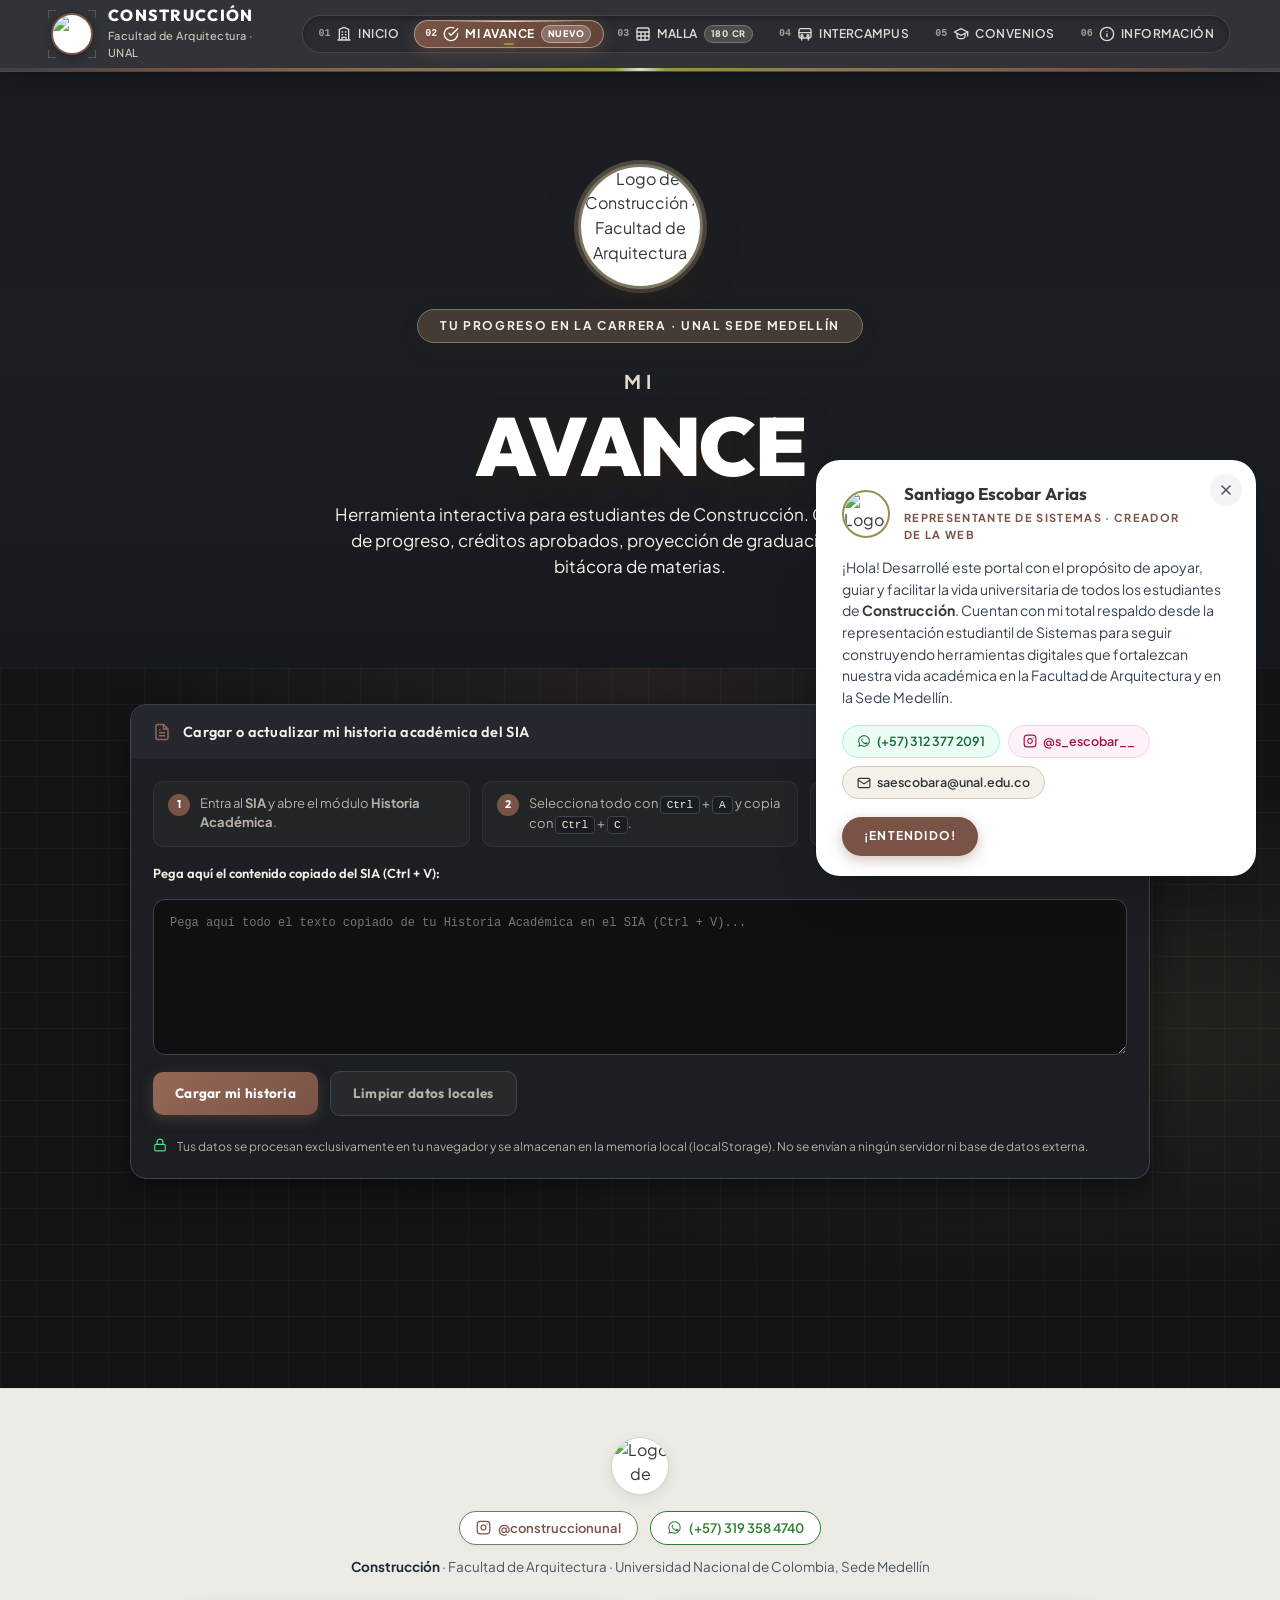
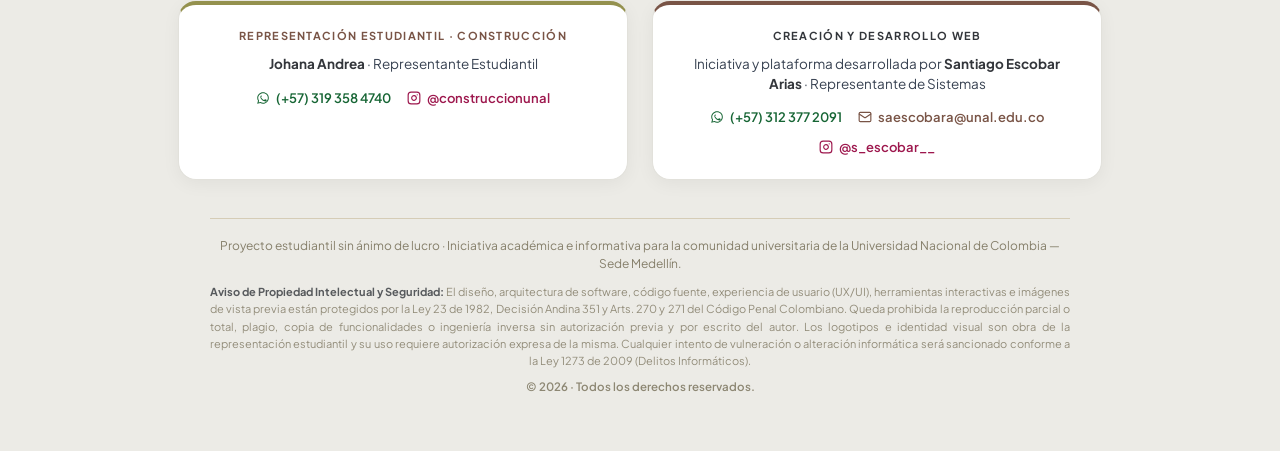
==== avance.html @ db3ad6f0 "integracion  "mi avance"" ====
<!doctype html>
<!-- ==============================================================================
   PORTAL WEB OFICIAL · CONSTRUCCIÓN · FACULTAD DE ARQUITECTURA · UNAL MEDELLÍN
   Módulo Mi Avance: panel de progreso, proyección de graduación y bitácora académica.
   Plan 3503 · 180 créditos exigidos · Todos los derechos reservados © 2026.
   ============================================================================== -->
<html lang="es">
<head>
  <meta charset="utf-8">
  <meta name="viewport" content="width=device-width, initial-scale=1">
  <title>Mi Avance · Construcción UNAL Medellín</title>
  <meta name="description" content="Consulta tu nivel en la carrera de Construcción, tu proyección de graduación, créditos aprobados y materias cursadas a partir de tu historia académica del SIA.">
  <link rel="icon" type="image/svg+xml" href="img/favicon.svg">
  <link rel="preconnect" href="https://fonts.googleapis.com">
  <link rel="preconnect" href="https://fonts.gstatic.com" crossorigin>
  <link rel="stylesheet" href="https://fonts.googleapis.com/css2?family=Outfit:wght@400;500;600;700;800;900&family=Plus+Jakarta+Sans:ital,wght@0,400;0,500;0,600;0,700;0,800;1,400;1,600&display=swap">
  <link rel="stylesheet" href="css/base.css">
  <link rel="stylesheet" href="css/avance.css">
</head>
<body data-pagina="avance">

  <div id="barra"></div>

  <!-- PORTADA -->
  <section class="portada portada--corta foto foto--panoramica">
    <div class="contenedor portada__contenido plano-marco">
      <!-- MARCADORES DE PLANO ARQUITECTÓNICO -->
      <span class="mira-plano mira-plano--tl" aria-hidden="true"></span>
      <span class="mira-plano mira-plano--tr" aria-hidden="true"></span>
      <span class="mira-plano mira-plano--bl" aria-hidden="true"></span>
      <span class="mira-plano mira-plano--br" aria-hidden="true"></span>

      <div class="portada__logo-wrap">
        <img class="portada__logo" src="img/logo-construccion.svg" alt="Logo de Construcción · Facultad de Arquitectura" width="115" height="115">
      </div>
      <p class="portada__lugar">Tu progreso en la carrera · UNAL Sede Medellín</p>
      <h1 class="portada__titulo">
        <span class="portada__antetitulo">Mi</span>
        <span class="letras-varsity">Avance</span>
      </h1>
      <p class="portada__texto">Herramienta interactiva para estudiantes de Construcción. Consulta tu nivel de progreso, créditos aprobados, proyección de graduación estimada y bitácora de materias.</p>
    </div>
  </section>

  <main>
    <section class="seccion avance" aria-label="Mi avance en la carrera">
      <div class="contenedor avance__contenedor">

        <!-- ENTRADA: CARGAR / ACTUALIZAR HISTORIA ACADÉMICA -->
        <details class="entrada" id="entrada" open>
          <summary class="entrada__resumen">
            <span class="entrada__resumen-icono" aria-hidden="true">
              <svg viewBox="0 0 24 24" fill="none" stroke="currentColor" stroke-width="2" width="18" height="18"><path d="M14 2H6a2 2 0 0 0-2 2v16a2 2 0 0 0 2 2h12a2 2 0 0 0 2-2V8z"/><polyline points="14 2 14 8 20 8"/><line x1="16" y1="13" x2="8" y2="13"/><line x1="16" y1="17" x2="8" y2="17"/><polyline points="10 9 9 9 8 9"/></svg>
            </span>
            <span class="entrada__resumen-texto">Cargar o actualizar mi historia académica del SIA</span>
            <span class="entrada__resumen-flecha" aria-hidden="true">▼</span>
          </summary>
          <div class="entrada__cuerpo">
            <ol class="entrada__pasos">
              <li><b>1</b><span>Entra al <strong>SIA</strong> y abre el módulo <strong>Historia Académica</strong>.</span></li>
              <li><b>2</b><span>Selecciona todo con <kbd>Ctrl</kbd> + <kbd>A</kbd> y copia con <kbd>Ctrl</kbd> + <kbd>C</kbd>.</span></li>
              <li><b>3</b><span>Pega aquí abajo y dale <strong>Cargar mi historia</strong>.</span></li>
            </ol>
            <label class="entrada__etiqueta" for="historia-texto">Pega aquí el contenido copiado del SIA (Ctrl + V):</label>
            <textarea id="historia-texto" class="entrada__texto" rows="7" spellcheck="false" placeholder="Pega aquí todo el texto copiado de tu Historia Académica en el SIA (Ctrl + V)..."></textarea>
            <p class="entrada__error" id="entrada-error" role="alert" hidden></p>
            <div class="entrada__acciones">
              <button type="button" class="boton-juego" id="btn-guardar">Cargar mi historia</button>
              <button type="button" class="boton-juego boton-juego--suave" id="btn-borrar">Limpiar datos locales</button>
            </div>
            <p class="entrada__privacidad">
              <svg viewBox="0 0 24 24" fill="none" stroke="currentColor" stroke-width="2" width="14" height="14" aria-hidden="true"><rect width="18" height="11" x="3" y="11" rx="2" ry="2"/><path d="M7 11V7a5 5 0 0 1 10 0v4"/></svg>
              <span>Tus datos se procesan exclusivamente en tu navegador y se almacenan en la memoria local (localStorage). No se envían a ningún servidor ni base de datos externa.</span>
            </p>
          </div>
        </details>

        <!-- PANTALLA DE JUEGO / AVANCE -->
        <div id="avance-juego" hidden></div>

      </div>
    </section>
  </main>

  <div id="pie"></div>

  <!-- SCRIPTS -->
  <script src="js/comun.js"></script>
  <script src="js/avance-lector.js"></script>
  <script src="js/avance.js"></script>
</body>
</html>
---- css/base.css ----
/* =========================================================
   CONSTRUCCIÓN · FACULTAD DE ARQUITECTURA · UNAL MEDELLÍN
   ESTILOS COMUNES — PALETA 02: TIERRA Y ARQUITECTURA + GRIS CEMENTO
   1. Variables y base
   2. Fondos y velos arquitectónicos
   3. Barra superior y navegación
   4. Portada
   5. Títulos de sección y mensajes
   6. Pie (Tarjetas oficiales)
   7. Mensaje flotante de bienvenida (Modal oficial)
   ========================================================= */


/* ---------- 1. Variables y base ---------- */

:root {
  /* Paleta Oficial Construcción · Facultad de Arquitectura (Palette 126 Coolors) */
  --carbon: #33363B;              /* Carbón / Pizarra: Textos principales, cabeceras, disciplinares */
  --arcilla: #795446;             /* Arcilla / Terracota: Marca, botones primarios, fundamentación */
  --cemento-calido: #7D7660;      /* Gris cálido / Topo: Bordes, acentos estructurales, optativas */
  --oliva: #94914E;               /* Oliva dorado: Libre elección, sostenibilidad, badges */
  --arena-lino: #E4DCC7;          /* Arena lino: Fondos secundarios, píldoras, tarjetas */

  /* Mapeo de identidad */
  --cafe-profundo: var(--carbon);
  --tierra: var(--arcilla);
  --madera: var(--cemento-calido);
  --arena: var(--arena-lino);
  --marfil: #F5F1E8;              /* Papel claro y contrastes suaves */
  --gris-cemento: var(--cemento-calido);

  /* Aliases de compatibilidad */
  --verde-bosque: var(--carbon);
  --turquesa: var(--cemento-calido);
  --lima-vibrante: var(--arena-lino);
  --lima-suave: var(--marfil);
  --azul-marino: var(--carbon);

  --color-primario: var(--arcilla);
  --color-acento: var(--cemento-calido);
  --color-secundario: var(--carbon);
  --color-resalte: var(--arena-lino);

  --azul: var(--arcilla);
  --azul-oscuro: var(--carbon);
  --azul-brillante: var(--oliva);
  --papel: #FAF8F5;
  --tinta: #33363B;
  --tinta-suave: #7D7660;
  --gris: #7D7660;
  --linea: #D5CCB6;

  /* Colores de los componentes de la malla */
  --fundamentacion: #795446;     /* Arcilla / Terracota (Ciencias Básicas e Ingeniería) */
  --disciplinar: #33363B;        /* Carbón / Pizarra (Sistemas Constructivos y Obras) */
  --libre: #94914E;              /* Oliva dorado (Libre Elección y Hábitat) */
  --optativa: #7D7660;           /* Cemento cálido (Rutas Curriculares de Énfasis) */
  --nivelacion: #7D7660;         /* Cemento cálido */

  /* Tipografías modernas que evocan Construcción y Hábitat */
  --letra-titulo: 'Outfit', -apple-system, BlinkMacSystemFont, "Segoe UI", Roboto, sans-serif;
  --letra-universidad: 'Plus Jakarta Sans', -apple-system, BlinkMacSystemFont, "Segoe UI", Roboto, sans-serif;
  --letra-texto: 'Plus Jakarta Sans', -apple-system, BlinkMacSystemFont, "Segoe UI", Roboto, sans-serif;
  --letra-estrecha: 'Plus Jakarta Sans', -apple-system, BlinkMacSystemFont, "Segoe UI", Roboto, sans-serif;
}

*, *::before, *::after { box-sizing: border-box; }
[hidden] { display: none !important; }

html { scroll-behavior: smooth; overflow-x: hidden; max-width: 100vw; }
body { overflow-x: hidden; max-width: 100vw; }

body {
  margin: 0;
  font-family: var(--letra-texto);
  line-height: 1.55;
  color: var(--tinta);
  background: url(../img/textura.svg), var(--papel);
}

h1, h2, h3, h4, p { margin: 0; }
svg { display: block; }
button { font: inherit; color: inherit; cursor: pointer; }
a { color: var(--azul); }

.contenedor {
  width: min(1180px, 100% - 32px);
  margin-inline: auto;
}

.solo-lectores {
  position: absolute;
  width: 1px; height: 1px;
  overflow: hidden;
  clip-path: inset(50%);
  white-space: nowrap;
}

@keyframes aparecer {
  from { opacity: 0; transform: translateY(8px); }
  to { opacity: 1; transform: none; }
}


/* ---------- 2. Fondos con fotos de la Facultad de Arquitectura / Hábitat y Construcción ----------
   Uso: class="foto foto--entrada". La foto va en ::before y un velo arquitectónico en ::after. */

.foto {
  position: relative;
  isolation: isolate;
  overflow: hidden;
  background-color: #1e2227;
}
.foto::before,
.foto::after {
  content: '';
  position: absolute;
  z-index: -1;
}
.foto::before {
  inset: 0;
  background-size: cover;
  background-position: center;
  filter: none;
}
.foto::after {
  inset: 0;
  background: linear-gradient(180deg, rgba(20, 24, 28, 0.58) 0%, rgba(20, 24, 28, 0.28) 45%, rgba(18, 22, 26, 0.68) 100%);
}
.foto--entrada::before { background-image: url(../img/campus-edificio.jpg); }
.foto--panoramica::before,
.foto--edificio::before { background-image: url(../img/campus-entrada.jpg); }


/* ---------- 3. Barra superior y navegación arquitectónica ---------- */

.barra {
  position: sticky;
  top: 0;
  z-index: 1000;
  background: rgba(51, 54, 59, 0.96);
  backdrop-filter: blur(16px);
  -webkit-backdrop-filter: blur(16px);
  border-bottom: 1px solid rgba(228, 220, 199, 0.12);
  box-shadow: 0 4px 24px -4px rgba(0, 0, 0, 0.45);
  transition: background 0.3s ease, border-color 0.3s ease;
}

.barra__contenido {
  display: flex;
  align-items: center;
  justify-content: space-between;
  gap: 20px;
  min-height: 68px;
}

/* Marca Oficial con mira técnica */
.barra__marca {
  display: flex;
  align-items: center;
  gap: 14px;
  color: #ffffff;
  text-decoration: none;
  position: relative;
  transition: transform 0.2s ease;
}

.barra__marca:hover {
  transform: translateY(-1px);
}

.barra__escudo-wrap {
  position: relative;
  width: 44px;
  height: 44px;
  display: flex;
  align-items: center;
  justify-content: center;
  flex-shrink: 0;
}

.barra__escudo-img {
  width: 42px;
  height: 42px;
  border-radius: 50%;
  object-fit: cover;
  padding: 0;
  background: #ffffff;
  border: 2px solid var(--arcilla);
  box-shadow: 0 3px 10px rgba(0, 0, 0, 0.3);
  transition: transform 0.3s ease, border-color 0.3s ease;
}

.barra__marca:hover .barra__escudo-img {
  transform: rotate(8deg) scale(1.05);
  border-color: var(--oliva);
}

/* Mirillas técnicas de esquina en el logo */
.barra__mira {
  position: absolute;
  width: 8px;
  height: 8px;
  pointer-events: none;
  opacity: 0.55;
  transition: all 0.25s ease;
}
.barra__mira--tl { top: -2px; left: -2px; border-top: 1.5px solid var(--cemento-calido); border-left: 1.5px solid var(--cemento-calido); }
.barra__mira--tr { top: -2px; right: -2px; border-top: 1.5px solid var(--cemento-calido); border-right: 1.5px solid var(--cemento-calido); }
.barra__mira--bl { bottom: -2px; left: -2px; border-bottom: 1.5px solid var(--cemento-calido); border-left: 1.5px solid var(--cemento-calido); }
.barra__mira--br { bottom: -2px; right: -2px; border-bottom: 1.5px solid var(--cemento-calido); border-right: 1.5px solid var(--cemento-calido); }

.barra__marca:hover .barra__mira {
  opacity: 1;
  border-color: var(--arcilla);
  width: 11px;
  height: 11px;
}

.barra__texto {
  display: flex;
  flex-direction: column;
  gap: 2px;
}

.barra__carrera {
  font-family: var(--letra-titulo);
  font-size: 16px;
  font-weight: 800;
  letter-spacing: .08em;
  text-transform: uppercase;
  color: #ffffff;
  line-height: 1.1;
}

.barra__facultad {
  font-family: var(--letra-universidad);
  font-size: 11px;
  letter-spacing: .04em;
  color: var(--arena-lino);
  font-weight: 500;
  opacity: 0.88;
}

/* Botón menú móvil (tipo cajetín técnico) */
.barra__boton-menu {
  display: none;
  align-items: center;
  gap: 8px;
  padding: 8px 16px;
  border-radius: 999px;
  border: 1.5px solid rgba(228, 220, 199, 0.3);
  background: rgba(255, 255, 255, 0.08);
  color: #ffffff;
  font-family: var(--letra-universidad);
  font-size: 12px;
  letter-spacing: .1em;
  text-transform: uppercase;
  font-weight: 700;
  transition: all 0.2s ease;
}

.barra__boton-menu:hover {
  background: rgba(255, 255, 255, 0.16);
  border-color: var(--arena-lino);
}

.barra__boton-menu:active {
  transform: scale(0.96);
}

.barra__icono {
  width: 18px;
  height: 18px;
  display: flex;
  align-items: center;
  justify-content: center;
}
.barra__icono svg { width: 18px; height: 18px; }
.barra__icono--cerrar { display: none; }

.barra.is-menu-abierto .barra__boton-menu {
  background: var(--arcilla);
  border-color: var(--arena-lino);
  color: #ffffff;
}
.barra.is-menu-abierto .barra__icono--abrir { display: none; }
.barra.is-menu-abierto .barra__icono--cerrar { display: flex; }

/* Contenedor de Navegación */
.nav {
  position: relative;
  display: flex;
  align-items: center;
  gap: 2px;
  padding: 3px;
  background: rgba(40, 43, 48, 0.75);
  border-radius: 999px;
  border: 1px solid rgba(228, 220, 199, 0.14);
  box-shadow: inset 0 2px 6px rgba(0, 0, 0, 0.3);
  flex-shrink: 0;
}

/* Carro Deslizante Fluido (Glider de Replanteo) */
.nav__glider {
  position: absolute;
  top: 4px;
  bottom: 4px;
  left: 0;
  width: 0;
  border-radius: 999px;
  background: linear-gradient(135deg, var(--arcilla) 0%, #634336 100%);
  border: 1.5px solid rgba(228, 220, 199, 0.5);
  box-shadow: 0 4px 16px -2px rgba(121, 84, 70, 0.65);
  pointer-events: none;
  opacity: 0;
  z-index: 1;
  transition: transform 0.28s cubic-bezier(0.16, 1, 0.3, 1), width 0.28s cubic-bezier(0.16, 1, 0.3, 1), opacity 0.2s ease;
}

.nav__glider-laser {
  position: absolute;
  top: 0;
  left: 15%;
  right: 15%;
  height: 1.5px;
  background: linear-gradient(90deg, transparent, var(--arena-lino), transparent);
}

.nav__glider-burbuja {
  position: absolute;
  bottom: 2px;
  left: 50%;
  transform: translateX(-50%);
  width: 10px;
  height: 2.5px;
  border-radius: 999px;
  background: var(--oliva);
  box-shadow: 0 0 8px var(--oliva);
}

/* Enlaces de Módulo */
.nav__enlace {
  position: relative;
  z-index: 2;
  display: inline-flex;
  align-items: center;
  gap: 6px;
  padding: 6px 12px;
  border-radius: 999px;
  text-decoration: none;
  color: rgba(245, 241, 232, 0.88);
  font-family: var(--letra-universidad);
  font-size: 12px;
  letter-spacing: .04em;
  text-transform: uppercase;
  font-weight: 600;
  white-space: nowrap;
  transition: color 0.15s ease, transform 0.12s ease;
  user-select: none;
}

.nav__enlace:hover {
  color: #ffffff;
}

.nav__enlace[aria-current="page"],
.nav__enlace.is-activo {
  color: #ffffff;
  font-weight: 700;
}

.nav__enlace:focus-visible {
  outline: 2px solid var(--oliva);
  outline-offset: 2px;
}

.nav__enlace.is-pulsando {
  transform: scale(0.95);
}

/* Elementos internos */
.nav__numero {
  font-family: ui-monospace, SFMono-Regular, "SF Mono", Menlo, Consolas, monospace;
  font-size: 10px;
  font-weight: 700;
  color: var(--arena-lino);
  opacity: 0.65;
  letter-spacing: 0;
}

.nav__enlace[aria-current="page"] .nav__numero,
.nav__enlace:hover .nav__numero {
  opacity: 0.95;
  color: #ffffff;
}

.nav__icono {
  width: 16px;
  height: 16px;
  display: flex;
  align-items: center;
  justify-content: center;
  color: inherit;
  flex-shrink: 0;
}

.nav__icono svg {
  width: 16px;
  height: 16px;
}

.nav__badge {
  font-family: var(--letra-universidad);
  font-size: 9px;
  font-weight: 800;
  letter-spacing: .08em;
  padding: 1.5px 6px;
  border-radius: 999px;
  background: rgba(228, 220, 199, 0.18);
  border: 1px solid rgba(228, 220, 199, 0.3);
  color: var(--arena-lino);
}

.nav__enlace[aria-current="page"] .nav__badge {
  background: rgba(255, 255, 255, 0.22);
  color: #ffffff;
  border-color: rgba(255, 255, 255, 0.4);
}

/* Nivel de burbuja micro en cada enlace */
.nav__burbuja {
  position: absolute;
  bottom: 3px;
  left: 50%;
  transform: translateX(-50%) scaleX(0);
  width: 16px;
  height: 2px;
  border-radius: 999px;
  background: var(--oliva);
  box-shadow: 0 0 8px var(--oliva);
  transition: transform 0.2s ease;
  pointer-events: none;
}

.nav__enlace:hover .nav__burbuja {
  transform: translateX(-50%) scaleX(1);
}

/* Borde inferior con haz láser */
.barra__laser-borde {
  position: relative;
  width: 100%;
  height: 2.5px;
  overflow: hidden;
  background: rgba(125, 118, 96, 0.2);
}

.barra__laser-haz {
  position: absolute;
  inset: 0;
  background: linear-gradient(90deg, 
    transparent 0%, 
    var(--arcilla) 15%, 
    var(--oliva) 48%, 
    var(--arena-lino) 50%, 
    var(--oliva) 52%, 
    var(--arcilla) 85%, 
    transparent 100%
  );
  box-shadow: 0 0 10px rgba(121, 84, 70, 0.6);
  animation: barridoLaserHorizontal 4s ease-in-out infinite alternate;
}

.barra__laser-marca {
  position: absolute;
  right: 18px;
  bottom: 0;
  font-family: var(--letra-universidad);
  font-size: 8px;
  letter-spacing: .16em;
  text-transform: uppercase;
  color: var(--arena-lino);
  opacity: 0.55;
  pointer-events: none;
}

@keyframes barridoLaserHorizontal {
  0% { transform: translateX(-30%); }
  100% { transform: translateX(30%); }
}


/* =========================================================
   CORTINA DE REPLANTEO Y TRANSICIÓN CONSTRUCTIVA
   ========================================================= */

.cortina-obra {
  position: fixed;
  inset: 0;
  z-index: 99999;
  pointer-events: none;
  opacity: 0;
  visibility: hidden;
  background: var(--carbon);
  display: flex;
  align-items: center;
  justify-content: center;
  overflow: hidden;
}

/* Retícula de plano técnico en el fondo de la cortina */
.cortina-obra__grid {
  position: absolute;
  inset: 0;
  background-image: 
    linear-gradient(to right, rgba(228, 220, 199, 0.08) 1px, transparent 1px),
    linear-gradient(to bottom, rgba(228, 220, 199, 0.08) 1px, transparent 1px),
    linear-gradient(to right, rgba(228, 220, 199, 0.025) 1px, transparent 1px),
    linear-gradient(to bottom, rgba(228, 220, 199, 0.025) 1px, transparent 1px);
  background-size: 60px 60px, 60px 60px, 12px 12px, 12px 12px;
  background-position: center center;
}

/* Haz de luz láser topográfico */
.cortina-obra__haz {
  position: absolute;
  left: 0;
  right: 0;
  height: 3px;
  background: linear-gradient(90deg, transparent 0%, var(--arcilla) 15%, var(--oliva) 50%, var(--arcilla) 85%, transparent 100%);
  box-shadow: 0 0 20px 4px rgba(121, 84, 70, 0.8), 0 0 35px 8px rgba(148, 145, 78, 0.5);
  display: flex;
  align-items: center;
  justify-content: center;
  z-index: 2;
  top: 0;
}

.cortina-obra__laser-punto {
  position: absolute;
  width: 14px;
  height: 14px;
  border-radius: 50%;
  background: #ffffff;
  box-shadow: 0 0 16px 4px var(--arcilla);
  animation: pulsoLaser 0.6s infinite alternate;
}

.cortina-obra__laser-cota {
  position: absolute;
  bottom: 8px;
  font-family: var(--letra-universidad);
  font-size: 10px;
  letter-spacing: .16em;
  text-transform: uppercase;
  color: var(--arena-lino);
  font-weight: 700;
  background: rgba(51, 54, 59, 0.9);
  padding: 2px 10px;
  border-radius: 999px;
  border: 1px solid rgba(228, 220, 199, 0.25);
}

/* Ficha técnica de obra */
.cortina-obra__tarjeta {
  position: relative;
  z-index: 3;
  width: min(520px, 90vw);
  padding: 32px 36px;
  border-radius: 20px;
  background: rgba(40, 43, 48, 0.94);
  backdrop-filter: blur(14px);
  border: 1.5px solid var(--cemento-calido);
  box-shadow: 0 24px 60px -12px rgba(0, 0, 0, 0.7);
  display: flex;
  flex-direction: column;
  gap: 14px;
  text-align: center;
}

/* Esquineros de plano CAD */
.cortina-obra__esquinas .esquina {
  position: absolute;
  width: 14px;
  height: 14px;
  pointer-events: none;
}
.cortina-obra__esquinas .esquina--tl { top: 8px; left: 8px; border-top: 2px solid var(--arcilla); border-left: 2px solid var(--arcilla); }
.cortina-obra__esquinas .esquina--tr { top: 8px; right: 8px; border-top: 2px solid var(--arcilla); border-right: 2px solid var(--arcilla); }
.cortina-obra__esquinas .esquina--bl { bottom: 8px; left: 8px; border-bottom: 2px solid var(--arcilla); border-left: 2px solid var(--arcilla); }
.cortina-obra__esquinas .esquina--br { bottom: 8px; right: 8px; border-bottom: 2px solid var(--arcilla); border-right: 2px solid var(--arcilla); }

.cortina-obra__cabecera {
  display: flex;
  align-items: center;
  justify-content: space-between;
  gap: 10px;
  border-bottom: 1px dashed rgba(228, 220, 199, 0.2);
  padding-bottom: 10px;
}

.cortina-obra__sello {
  font-family: var(--letra-universidad);
  font-size: 10px;
  letter-spacing: .14em;
  text-transform: uppercase;
  color: var(--oliva);
  font-weight: 700;
}

.cortina-obra__escala {
  font-family: var(--letra-universidad);
  font-size: 9.5px;
  letter-spacing: .08em;
  color: var(--arena-lino);
  opacity: 0.8;
}

.cortina-obra__titulo {
  font-family: var(--letra-titulo);
  font-size: clamp(20px, 4vw, 26px);
  font-weight: 800;
  color: #ffffff;
  letter-spacing: -.01em;
  margin: 0;
}

.cortina-obra__cota-wrap {
  display: flex;
  align-items: center;
  gap: 12px;
}

.cortina-obra__cota-linea {
  flex: 1;
  height: 1.5px;
  background: repeating-linear-gradient(90deg, var(--cemento-calido), var(--cemento-calido) 6px, transparent 6px, transparent 12px);
}

.cortina-obra__cota-lectura {
  font-family: var(--letra-universidad);
  font-size: 11.5px;
  font-weight: 700;
  letter-spacing: .12em;
  color: var(--arena-lino);
  background: rgba(228, 220, 199, 0.12);
  padding: 3px 12px;
  border-radius: 999px;
  border: 1px solid rgba(228, 220, 199, 0.25);
}

.cortina-obra__progreso {
  width: 100%;
  height: 4px;
  background: rgba(255, 255, 255, 0.1);
  border-radius: 999px;
  overflow: hidden;
  margin-top: 4px;
}

.cortina-obra__barra {
  display: block;
  height: 100%;
  width: 100%;
  background: linear-gradient(90deg, var(--arcilla), var(--oliva));
  transform: scaleX(0);
  transform-origin: left;
}

/* Estados de animación de la cortina */
.cortina-obra.is-entrando {
  opacity: 1;
  visibility: visible;
  pointer-events: auto;
  transition: opacity 0.12s ease;
}

.cortina-obra.is-entrando .cortina-obra__haz {
  animation: barridoLaserEntrada 0.24s cubic-bezier(0.16, 1, 0.3, 1) forwards;
}

.cortina-obra.is-entrando .cortina-obra__tarjeta {
  animation: tarjetaZoomIn 0.2s cubic-bezier(0.16, 1, 0.3, 1) forwards;
}

.cortina-obra.is-entrando .cortina-obra__barra {
  animation: llenarBarra 0.22s ease-out forwards;
}

.cortina-obra.is-revelando {
  opacity: 1;
  visibility: visible;
  animation: cortinaSalida 0.36s cubic-bezier(0.16, 1, 0.3, 1) forwards;
}

.cortina-obra.is-revelando .cortina-obra__haz {
  animation: barridoLaserSalida 0.36s cubic-bezier(0.16, 1, 0.3, 1) forwards;
}

@keyframes barridoLaserEntrada {
  0% { top: 0%; opacity: 0; }
  20% { opacity: 1; }
  100% { top: 100%; opacity: 1; }
}

@keyframes barridoLaserSalida {
  0% { top: 0%; opacity: 1; }
  100% { top: 100%; opacity: 0; }
}

@keyframes tarjetaZoomIn {
  from { opacity: 0; transform: scale(0.94) translateY(12px); }
  to { opacity: 1; transform: scale(1) translateY(0); }
}

@keyframes llenarBarra {
  from { transform: scaleX(0); }
  to { transform: scaleX(1); }
}

@keyframes cortinaSalida {
  0% { opacity: 1; transform: translateY(0); }
  100% { opacity: 0; transform: translateY(-100%); visibility: hidden; }
}

@keyframes pulsoLaser {
  0% { transform: scale(0.85); box-shadow: 0 0 10px 2px var(--arcilla); }
  100% { transform: scale(1.2); box-shadow: 0 0 24px 6px var(--oliva); }
}


/* ---------- 4. Portada ---------- */

.portada__contenido {
  display: flex;
  flex-direction: column;
  align-items: center;
  text-align: center;
  padding: 72px 0 80px;
}
.portada--corta .portada__contenido { padding: 48px 0 52px; }

.portada__lugar {
  display: inline-flex;
  align-items: center;
  gap: 8px;
  padding: 7px 22px;
  border-radius: 999px;
  background: rgba(75, 64, 56, 0.88);
  border: 1px solid var(--madera);
  color: var(--marfil);
  font-family: var(--letra-universidad);
  font-size: 12px;
  font-weight: 700;
  letter-spacing: .14em;
  text-transform: uppercase;
  margin-bottom: 18px;
  backdrop-filter: blur(10px);
  box-shadow: 0 8px 20px -6px rgba(45, 30, 20, 0.45);
}
.portada__titulo { margin-top: 6px; }
.portada__antetitulo {
  display: block;
  font-family: var(--letra-universidad);
  font-size: clamp(14px, 2.2vw, 19px);
  letter-spacing: .24em;
  text-transform: uppercase;
  color: var(--arena);
  font-weight: 700;
  margin-bottom: 8px;
}

/* Tipografía de portada moderna */
.letras-varsity {
  position: relative;
  display: inline-block;
  font-family: var(--letra-titulo);
  font-weight: 900;
  font-size: clamp(48px, 9vw, 98px);
  line-height: 1;
  letter-spacing: -0.01em;
  text-transform: uppercase;
  color: #ffffff;
  text-shadow: 0 6px 24px rgba(45, 30, 20, 0.85);
}
.portada--corta .letras-varsity { font-size: clamp(40px, 7vw, 82px); }
.letras-varsity--sub {
  display: block;
  margin-top: 4px;
  font-size: clamp(44px, 8.5vw, 92px);
  letter-spacing: -0.01em;
  background: linear-gradient(135deg, var(--arena) 0%, var(--marfil) 100%);
  -webkit-background-clip: text;
  -webkit-text-fill-color: transparent;
  filter: drop-shadow(0 4px 18px rgba(45, 30, 20, 0.6));
}
.letras-varsity::before {
  display: none;
}

.portada__logo-wrap {
  margin-bottom: 20px;
}
.portada__logo {
  width: 125px;
  height: 125px;
  border-radius: 50%;
  object-fit: cover;
  padding: 0;
  border: 3.5px solid var(--madera);
  box-shadow: 0 12px 32px rgba(45, 30, 20, .6), 0 0 0 4px rgba(213, 191, 165, 0.3);
  background: #ffffff;
  display: block;
  margin: 0 auto;
  transition: transform .25s ease, box-shadow .25s ease;
}
.portada__logo:hover {
  transform: scale(1.06);
  box-shadow: 0 16px 36px rgba(45, 30, 20, .75), 0 0 0 5px var(--arena);
}

.portada__subtitulo {
  margin-top: 14px;
  font-family: var(--letra-titulo);
  font-size: clamp(24px, 4.2vw, 44px);
  letter-spacing: .02em;
  text-transform: uppercase;
  font-weight: 700;
  color: #fff;
}
.portada__texto {
  max-width: 620px;
  margin-top: 14px;
  font-size: 17px;
  color: var(--marfil);
}

.portada__cifras {
  display: grid;
  grid-template-columns: repeat(4, 1fr);
  gap: 14px;
  width: min(840px, 100%);
  margin: 36px 0 0;
  padding: 0;
  list-style: none;
}
.portada__cifras li {
  display: flex;
  flex-direction: column;
  align-items: center;
  justify-content: center;
  padding: 16px 14px;
  background: rgba(75, 64, 56, 0.88);
  backdrop-filter: blur(14px);
  border: 1.5px solid var(--madera);
  border-radius: 16px;
  box-shadow: 0 10px 26px -6px rgba(45, 30, 20, 0.5);
  transition: transform .2s ease, border-color .2s ease, box-shadow .2s ease;
  font-family: var(--letra-titulo);
  font-weight: 800;
  font-size: 25px;
  line-height: 1.1;
  letter-spacing: .02em;
  text-transform: uppercase;
  color: #ffffff;
}
.portada__cifras li:hover {
  transform: translateY(-3px);
  border-color: var(--arena);
  background: rgba(75, 64, 56, 0.95);
  box-shadow: 0 16px 32px -6px rgba(45, 30, 20, 0.65);
}
.portada__cifras small {
  margin-top: 5px;
  font-family: var(--letra-universidad);
  font-weight: 600;
  font-size: 11px;
  letter-spacing: .12em;
  text-transform: uppercase;
  color: var(--arena);
}

.portada__boton {
  display: inline-flex;
  align-items: center;
  gap: 10px;
  height: 52px;
  margin-top: 28px;
  padding: 0 28px;
  border-radius: 999px;
  background: var(--tierra);
  color: #ffffff;
  font-family: var(--letra-universidad);
  font-weight: 700;
  font-size: 14px;
  letter-spacing: .08em;
  text-transform: uppercase;
  text-decoration: none;
  border: 1.5px solid var(--madera);
  box-shadow: 0 8px 24px -4px rgba(128, 91, 70, .55);
  transition: transform .15s, background .15s, box-shadow .15s, border-color .15s;
}
.portada__boton:hover {
  transform: translateY(-2px);
  background: var(--madera);
  border-color: var(--arena);
  color: #ffffff;
  box-shadow: 0 12px 28px -4px rgba(128, 91, 70, .7);
}
.portada__boton svg { width: 18px; height: 18px; color: #ffffff; }

.portada__acciones {
  display: flex;
  flex-wrap: wrap;
  align-items: center;
  justify-content: center;
  gap: 16px;
  margin-top: 28px;
}
.portada__acciones .portada__boton {
  margin-top: 0;
}
.portada__boton--secundario {
  background: rgba(75, 64, 56, .85);
  color: var(--marfil);
  border: 1.5px solid var(--madera);
  box-shadow: 0 8px 24px -6px rgba(45, 30, 20, .5);
}
.portada__boton--secundario:hover {
  background: var(--cafe-profundo);
  border-color: var(--arena);
  color: #ffffff;
  box-shadow: 0 12px 28px -6px rgba(45, 30, 20, .7);
}
  border-color: var(--turquesa);
  color: #fff;
  box-shadow: 0 12px 26px -8px rgba(0, 188, 200, .4);
}
.portada__boton--secundario svg {
  color: var(--turquesa);
}


/* ---------- 5. Títulos de sección y mensajes ---------- */

.seccion { padding: 72px 0; }

.seccion-titulo {
  max-width: 680px;
  margin: 0 auto 40px;
  text-align: center;
}
.seccion-titulo__antetitulo {
  font-family: var(--letra-universidad);
  font-size: 12.5px;
  font-weight: 700;
  letter-spacing: .2em;
  text-transform: uppercase;
  color: var(--tierra);
}
.seccion-titulo h2 {
  margin-top: 6px;
  font-family: var(--letra-titulo);
  font-weight: 700;
  font-size: clamp(30px, 4.5vw, 44px);
  line-height: 1.15;
  color: var(--verde-bosque);
  -webkit-text-stroke: 0;
  filter: none;
}
.seccion-titulo__intro { margin-top: 12px; font-size: 16.5px; color: var(--tinta-suave); }

.aviso {
  max-width: 560px;
  margin: 40px auto;
  padding: 22px 24px;
  border: 2px dashed var(--azul);
  border-radius: 18px;
  background: #fff;
  text-align: center;
  color: var(--tinta-suave);
}
.aviso strong { color: var(--azul-marino); }
.aviso code {
  padding: 2px 6px;
  border-radius: 6px;
  background: var(--marfil);
  color: var(--cafe-profundo);
  font-size: 14px;
}

.cargando {
  padding: 48px 0;
  text-align: center;
  font-family: var(--letra-universidad);
  letter-spacing: .2em;
  text-transform: uppercase;
  font-size: 13px;
  color: var(--gris);
}


/* ---------- 6. Pie de Página (Idéntico al diseño con 2 tarjetas) ---------- */

.pie {
  background: #ecebe6;
  border-top: 1px solid #dddcd6;
  padding: 48px 16px 56px;
  display: flex;
  flex-direction: column;
  align-items: center;
  gap: 24px;
}

.pie__marca-central {
  display: flex;
  flex-direction: column;
  align-items: center;
  text-align: center;
  gap: 12px;
  max-width: 680px;
  margin: 0 auto;
}

.pie__escudo {
  width: 58px;
  height: 58px;
  display: flex;
  align-items: center;
  justify-content: center;
  margin-bottom: 2px;
}

.pie__escudo-img {
  width: 58px;
  height: 58px;
  border-radius: 50%;
  object-fit: cover;
  background: #ffffff;
  padding: 0;
  border: 1px solid #d4d3cc;
  box-shadow: 0 4px 14px rgba(0, 0, 0, 0.08);
  display: block;
}

.pie__pildoras-carrera {
  display: inline-flex;
  align-items: center;
  justify-content: center;
  gap: 12px;
  flex-wrap: wrap;
  margin-top: 2px;
}

.pie__pildora {
  display: inline-flex;
  align-items: center;
  gap: 7px;
  padding: 6px 16px;
  border-radius: 999px;
  background: #ffffff;
  border: 1px solid #dfded8;
  font-size: 13px;
  font-weight: 600;
  text-decoration: none;
  box-shadow: 0 2px 6px rgba(0, 0, 0, 0.04);
  transition: transform .15s, border-color .15s, box-shadow .15s;
}

.pie__pildora:hover {
  transform: translateY(-1px);
  box-shadow: 0 4px 12px rgba(0, 0, 0, 0.08);
}

.pie__pildora--ig {
  color: var(--azul);
  border-color: var(--turquesa);
}
.pie__pildora--ig:hover {
  background: rgba(178, 139, 107, 0.1);
  border-color: var(--azul);
}

.pie__pildora--wpp {
  color: var(--verde-bosque);
  border-color: var(--verde-bosque);
}
.pie__pildora--wpp:hover {
  background: rgba(128, 91, 70, 0.1);
  border-color: var(--verde-bosque);
}

.pie__titulo-carrera {
  font-size: 13.5px;
  color: #4b5563;
  line-height: 1.5;
  margin: 0;
}

.pie__titulo-carrera strong {
  color: #1f2937;
  font-weight: 700;
}

/* Rejilla de dos tarjetas */
.pie__tarjetas-grid {
  display: grid;
  grid-template-columns: repeat(2, minmax(320px, 450px));
  justify-content: center;
  gap: 24px;
  width: min(940px, 100%);
  margin: 0 auto;
}

.pie__tarjeta {
  background: #ffffff;
  border-radius: 18px;
  padding: 22px 24px;
  box-shadow: 0 4px 18px rgba(0, 0, 0, 0.05);
  border: 1px solid #e2e1db;
  text-align: center;
  display: flex;
  flex-direction: column;
  align-items: center;
  gap: 10px;
  position: relative;
  overflow: hidden;
}

.pie__tarjeta--representacion {
  border-top: 4px solid var(--oliva);
}

.pie__tarjeta--desarrollo {
  border-top: 4px solid var(--arcilla);
}

.pie__tarjeta-sub {
  font-family: var(--letra-universidad);
  font-size: 11px;
  font-weight: 700;
  letter-spacing: .12em;
  text-transform: uppercase;
}

.pie__tarjeta--representacion .pie__tarjeta-sub {
  color: var(--arcilla);
}

.pie__tarjeta--desarrollo .pie__tarjeta-sub {
  color: var(--carbon);
}

.pie__tarjeta-nombre {
  font-size: 13.5px;
  line-height: 1.45;
  color: #374151;
  margin: 0;
}

.pie__tarjeta-nombre strong {
  color: var(--carbon);
  font-weight: 700;
}

.pie__tarjeta-enlaces {
  display: flex;
  align-items: center;
  justify-content: center;
  gap: 16px;
  flex-wrap: wrap;
  margin-top: 4px;
}

.pie__tarjeta-enlaces--segunda {
  margin-top: 0;
}

.pie__enlace-contacto {
  display: inline-flex;
  align-items: center;
  gap: 6px;
  font-size: 13px;
  text-decoration: none;
  font-weight: 600;
  transition: color .15s, transform .15s;
}

.pie__enlace-contacto:hover {
  transform: translateY(-1px);
}

.pie__enlace-contacto--wpp {
  color: #166534;
}
.pie__enlace-contacto--wpp:hover {
  color: #14532d;
}

.pie__enlace-contacto--correo {
  color: var(--arcilla);
}
.pie__enlace-contacto--correo:hover {
  color: var(--carbon);
}

.pie__enlace-contacto--ig {
  color: #9d174d;
}
.pie__enlace-contacto--ig:hover {
  color: #be185d;
}


/* ---------- 7. Mensaje flotante de bienvenida (Diseño modal oficial) ---------- */

.toast-autor {
  position: fixed;
  bottom: 24px;
  right: 24px;
  z-index: 9999;
  max-width: 440px;
  width: calc(100% - 32px);
  pointer-events: none;
  opacity: 0;
  transform: translateY(24px) scale(0.96);
  transition: opacity .35s cubic-bezier(0.16, 1, 0.3, 1), transform .35s cubic-bezier(0.16, 1, 0.3, 1);
}

.toast-autor.is-visible {
  pointer-events: auto;
  opacity: 1;
  transform: translateY(0) scale(1);
}

.toast-autor.is-hiding {
  opacity: 0;
  transform: translateY(16px) scale(0.95);
}

.toast-autor__tarjeta {
  background: #ffffff;
  border-radius: 24px;
  padding: 24px 26px 20px;
  box-shadow: 0 20px 48px -10px rgba(0, 0, 0, 0.22), 0 0 0 1px rgba(0, 0, 0, 0.06);
  display: flex;
  flex-direction: column;
  gap: 14px;
  position: relative;
}

.toast-autor__cerrar {
  position: absolute;
  top: 14px;
  right: 14px;
  width: 32px;
  height: 32px;
  border-radius: 50%;
  background: #f3f4f6;
  border: none;
  color: #4b5563;
  display: grid;
  place-items: center;
  cursor: pointer;
  transition: background .15s, color .15s, transform .1s;
}

.toast-autor__cerrar:hover {
  background: #e5e7eb;
  color: #111827;
  transform: scale(1.05);
}

.toast-autor__cabecera {
  display: flex;
  align-items: center;
  gap: 14px;
  padding-right: 32px;
}

.toast-autor__avatar {
  width: 48px;
  height: 48px;
  border-radius: 50%;
  border: 2px solid var(--oliva);
  padding: 0;
  background: #ffffff;
  flex-shrink: 0;
  overflow: hidden;
}

.toast-autor__avatar-img {
  width: 100%;
  height: 100%;
  object-fit: cover;
  border-radius: 50%;
  display: block;
}

.toast-autor__titulos {
  display: flex;
  flex-direction: column;
  gap: 2px;
}

.toast-autor__nombre {
  font-family: var(--letra-titulo);
  font-size: 17px;
  font-weight: 700;
  color: var(--carbon);
  line-height: 1.2;
}

.toast-autor__cargo {
  font-family: var(--letra-universidad);
  font-size: 11px;
  font-weight: 700;
  letter-spacing: .12em;
  text-transform: uppercase;
  color: var(--arcilla);
  margin-top: 2px;
}

.toast-autor__mensaje {
  font-size: 14px;
  line-height: 1.55;
  color: #374151;
  margin: 0;
}

.toast-autor__mensaje strong {
  color: var(--carbon);
  font-weight: 700;
}

.toast-autor__pildoras {
  display: flex;
  flex-wrap: wrap;
  gap: 8px;
  margin-top: 2px;
}

.toast-autor__pildora {
  display: inline-flex;
  align-items: center;
  gap: 6px;
  border-radius: 999px;
  padding: 6px 14px;
  font-size: 12.5px;
  font-weight: 600;
  text-decoration: none;
  transition: transform .15s, box-shadow .15s;
}

.toast-autor__pildora:hover {
  transform: translateY(-1px);
}

.toast-autor__pildora--wpp {
  background: #ecfdf5;
  border: 1px solid #a7f3d0;
  color: #166534;
}

.toast-autor__pildora--ig {
  background: #fdf2f8;
  border: 1px solid #fbcfe8;
  color: #9d174d;
}

.toast-autor__pildora--correo {
  background: #f5f1e8;
  border: 1px solid #d5ccb6;
  color: var(--carbon);
}

.toast-autor__btn-ok {
  background: var(--arcilla);
  color: #ffffff;
  border: none;
  border-radius: 999px;
  padding: 10px 22px;
  font-family: var(--letra-universidad);
  font-size: 12px;
  font-weight: 700;
  letter-spacing: .1em;
  text-transform: uppercase;
  cursor: pointer;
  width: fit-content;
  margin-top: 4px;
  box-shadow: 0 4px 14px rgba(121, 84, 70, 0.35);
  transition: background .15s, transform .1s;
}

.toast-autor__btn-ok:hover {
  background: var(--carbon);
  transform: translateY(-1px);
}


/* ---------- Tablet y móvil ---------- */

@keyframes menuDesplegar {
  from {
    opacity: 0;
    transform: translateY(-8px);
  }
  to {
    opacity: 1;
    transform: translateY(0);
  }
}

@media (min-width: 981px) and (max-width: 1120px) {
  .nav a {
    padding: 8px 12px;
    font-size: 12px;
  }
}

/* Pantallas intermedias (1041px - 1180px): ajuste técnico ultra-compacto */
@media (min-width: 1041px) and (max-width: 1180px) {
  .barra__facultad {
    display: none;
  }
  .nav__numero {
    display: none;
  }
  .nav__enlace {
    padding: 6px 9px;
    font-size: 11.5px;
    gap: 4px;
  }
  .nav__badge {
    display: none;
  }
}

/* Pantallas móviles y tablets (hasta 1040px): menú tipo cajetín técnico */
@media (max-width: 1040px) {
  .barra__contenido {
    min-height: 58px;
    padding-block: 6px;
  }
  .barra__boton-menu {
    display: inline-flex;
    flex-shrink: 0;
  }
  .barra__laser-marca {
    display: none;
  }
  .nav {
    display: none;
    position: absolute;
    top: 100%;
    left: 0;
    right: 0;
    border-radius: 0 0 24px 24px;
    background: rgba(51, 54, 59, 0.98);
    backdrop-filter: blur(20px);
    border: none;
    border-bottom: 3.5px solid var(--arcilla);
    box-shadow: 0 20px 48px rgba(0, 0, 0, 0.7);
    padding: 16px;
    flex-direction: column;
    gap: 8px;
    max-height: calc(100vh - 70px);
    overflow-y: auto;
  }
  .nav__glider {
    display: none;
  }
  .barra.is-menu-abierto .nav {
    display: flex;
    animation: menuDesplegar .2s ease-out;
  }
  .nav__enlace {
    width: 100%;
    justify-content: flex-start;
    padding: 12px 18px;
    border-radius: 14px;
    border: 1px solid rgba(228, 220, 199, 0.12);
    background: rgba(255, 255, 255, 0.05);
    font-size: 13.5px;
  }
  .nav__enlace[aria-current="page"] {
    background: var(--arcilla);
    border-color: var(--cemento-calido);
    box-shadow: 0 4px 14px rgba(121, 84, 70, 0.5);
  }
  .nav__burbuja {
    display: none;
  }
}

@media (max-width: 720px) {
  .portada__contenido { padding: 48px 0 56px; }
  .portada__cifras {
    grid-template-columns: repeat(2, 1fr);
    gap: 10px;
  }
  .seccion { padding: 52px 0; }

  .pie__tarjetas-grid {
    grid-template-columns: 1fr;
  }
}

@media (max-width: 480px) {
  .toast-autor {
    bottom: 12px;
    right: 12px;
    left: 12px;
    width: auto;
    max-width: none;
  }
  .toast-autor__tarjeta {
    padding: 18px 18px 16px;
  }
  .toast-autor__btn-ok {
    text-align: center;
    width: 100%;
  }
  .barra__escudo,
  .barra__escudo-img {
    width: 38px;
    height: 38px;
  }
  .barra__texto {
    font-size: 12px;
    letter-spacing: .04em;
  }
  .barra__texto small {
    font-size: 10.5px;
  }
  .barra__boton-menu {
    padding: 7px 11px;
    font-size: 11px;
  }
}

/* ---------- Pie legal y derechos de autor ---------- */


/* ---------- Aviso Legal y Propiedad Intelectual ---------- */
.pie__legal {
  display: flex;
  flex-direction: column;
  align-items: center;
  gap: 10px;
  max-width: 860px;
  margin: 14px auto 0;
  padding-top: 18px;
  border-top: 1px solid var(--linea, rgba(0, 0, 0, 0.12));
  text-align: center;
}

.pie__legal-texto {
  font-family: var(--letra-texto, sans-serif);
  font-size: 12px;
  color: var(--tinta-suave, #555555);
  line-height: 1.5;
  margin: 0;
  opacity: 0.92;
}

.pie__legal-aviso {
  font-family: var(--letra-texto, sans-serif);
  font-size: 11px;
  color: var(--tinta-suave, #666666);
  line-height: 1.55;
  margin: 0;
  opacity: 0.8;
  text-align: justify;
  text-align-last: center;
}

.pie__legal-aviso strong {
  color: var(--tinta, #222222);
}

.pie__copyright {
  font-family: var(--letra-texto, sans-serif);
  font-size: 11.5px;
  font-weight: 600;
  color: var(--tinta-suave, #555555);
  line-height: 1.4;
  margin: 0;
  opacity: 0.85;
}
---- css/avance.css ----
/* ==============================================================================
   PORTAL WEB OFICIAL · CONSTRUCCIÓN · FACULTAD DE ARQUITECTURA · UNAL MEDELLÍN
   MÓDULO MI AVANCE — ESTILOS HUD ("Pantalla de Jugador / Progreso Académico")
   Estética de taller de arquitectura, obra y replanteo técnico: fondo oscuro,
   acentos en arcilla/terracota (#795446), cemento cálido (#7D7660), oliva dorado (#94914E),
   tipografías oficiales: Outfit (títulos y cifras) y Plus Jakarta Sans (textos).
   Todos los derechos reservados © 2026.
   ============================================================================== */

body[data-pagina="avance"] {
  --fondo: #131416;
  --panel: #1b1e22;
  --panel-2: #24272e;
  --panel-destacado: #2e323b;
  --borde: #3f434c;
  --borde-suave: rgba(125, 118, 96, 0.35);
  --arcilla-brillo: #966755;
  --arcilla: #795446;
  --cemento-calido: #7D7660;
  --oliva: #94914E;
  --arena-lino: #E4DCC7;
  --verde-catalizador: #4ade80;
  --verde-bosque: #2e7d32;
  --naranja-reactivo: #ea580c;
  --ambar-termico: #d97706;
  --luz: #f5f1e8;
  --suave: #b5b0a3;
  --mal: #ef4444;
  background-color: var(--fondo);
  overflow-x: hidden;
}

body[data-pagina="avance"] main {
  background:
    linear-gradient(rgba(125, 118, 96, .08) 1px, transparent 1px) 0 0 / 36px 36px,
    linear-gradient(90deg, rgba(125, 118, 96, .08) 1px, transparent 1px) 0 0 / 36px 36px,
    radial-gradient(ellipse at 50% 0%, rgba(121, 84, 70, .18), transparent 60%),
    radial-gradient(ellipse at 85% 50%, rgba(148, 145, 78, .12), transparent 50%),
    var(--fondo);
  color: var(--luz);
  min-height: 80vh;
  position: relative;
  overflow-x: hidden;
}

.avance {
  padding: 36px 0 64px;
  width: 100%;
  max-width: 100vw;
  box-sizing: border-box;
  overflow-x: hidden;
}

.avance__contenedor {
  display: grid;
  gap: 22px;
  width: 100%;
  max-width: 1060px;
  margin-inline: auto;
  padding-inline: 20px;
  box-sizing: border-box;
  min-width: 0;
}

.visualmente-oculto {
  position: absolute;
  width: 1px;
  height: 1px;
  overflow: hidden;
  clip: rect(0 0 0 0);
  white-space: nowrap;
}

/* ---------- Portada adaptada para Mi Avance ---------- */
.portada--corta {
  padding-block: 44px 36px;
}

.letras-varsity {
  color: #fff;
  font-family: var(--letra-titulo);
  letter-spacing: -0.02em;
}

/* ---------- Entrada de Historia Académica (Accordion) ---------- */
.entrada {
  border: 1px solid var(--borde);
  border-radius: 16px;
  background: var(--panel);
  box-shadow: 0 10px 30px rgba(0, 0, 0, 0.45);
  overflow: hidden;
  transition: border-color .2s ease;
  min-width: 0;
  max-width: 100%;
  box-sizing: border-box;
}

.entrada:focus-within {
  border-color: var(--arcilla);
}

.entrada__resumen {
  display: flex;
  align-items: center;
  justify-content: space-between;
  gap: 12px;
  padding: 16px 22px;
  cursor: pointer;
  user-select: none;
  font-family: var(--letra-titulo);
  font-weight: 600;
  color: var(--luz);
  background: var(--panel-2);
}

.entrada__resumen::-webkit-details-marker {
  display: none;
}

.entrada__resumen-icono {
  color: var(--arcilla-brillo);
  display: flex;
  align-items: center;
  flex-shrink: 0;
}

.entrada__resumen-texto {
  flex: 1;
  font-size: 14.5px;
  letter-spacing: .02em;
}

.entrada__resumen-flecha {
  font-size: 11px;
  color: var(--suave);
  transition: transform .25s ease;
  flex-shrink: 0;
}

.entrada[open] .entrada__resumen-flecha {
  transform: rotate(180deg);
}

.entrada__cuerpo {
  padding: 22px;
  display: flex;
  flex-direction: column;
  gap: 16px;
  box-sizing: border-box;
}

.entrada__pasos {
  display: grid;
  grid-template-columns: repeat(auto-fit, minmax(220px, 1fr));
  gap: 12px;
  margin: 0;
  padding: 0;
  list-style: none;
}

.entrada__pasos li {
  display: flex;
  align-items: flex-start;
  gap: 10px;
  font-size: 13px;
  color: var(--suave);
  line-height: 1.45;
  background: rgba(255, 255, 255, 0.03);
  padding: 12px 14px;
  border-radius: 10px;
  border: 1px solid rgba(255, 255, 255, 0.06);
}

.entrada__pasos li b {
  display: inline-flex;
  align-items: center;
  justify-content: center;
  width: 22px;
  height: 22px;
  border-radius: 50%;
  background: var(--arcilla);
  color: #fff;
  font-size: 11px;
  font-family: var(--letra-titulo);
  flex-shrink: 0;
}

.entrada__pasos kbd {
  background: #191c20;
  border: 1px solid var(--borde);
  border-radius: 4px;
  padding: 2px 6px;
  font-family: monospace;
  font-size: 11px;
  color: var(--luz);
}

.entrada__etiqueta {
  font-family: var(--letra-titulo);
  font-size: 13px;
  font-weight: 600;
  color: var(--luz);
}

.entrada__texto {
  width: 100%;
  box-sizing: border-box;
  background: #0f1012;
  border: 1px solid var(--borde);
  border-radius: 12px;
  padding: 14px 16px;
  font-family: monospace;
  font-size: 12px;
  line-height: 1.5;
  color: var(--luz);
  resize: vertical;
  min-height: 110px;
  transition: border-color .15s ease;
}

.entrada__texto:focus {
  outline: none;
  border-color: var(--arcilla);
  box-shadow: 0 0 0 3px rgba(121, 84, 70, 0.25);
}

.entrada__error {
  background: rgba(239, 68, 68, 0.15);
  border: 1px solid var(--mal);
  color: #fca5a5;
  padding: 10px 14px;
  border-radius: 8px;
  font-size: 13px;
  margin: 0;
}

.entrada__acciones {
  display: flex;
  align-items: center;
  gap: 12px;
  flex-wrap: wrap;
}

.boton-juego {
  display: inline-flex;
  align-items: center;
  gap: 8px;
  padding: 11px 22px;
  border-radius: 10px;
  background: linear-gradient(135deg, var(--arcilla-brillo), var(--arcilla));
  color: #fff;
  border: none;
  font-family: var(--letra-titulo);
  font-weight: 700;
  font-size: 13.5px;
  letter-spacing: .02em;
  cursor: pointer;
  box-shadow: 0 4px 14px rgba(121, 84, 70, 0.45);
  transition: transform .15s ease, box-shadow .15s ease, filter .15s ease;
}

.boton-juego:hover {
  transform: translateY(-2px);
  filter: brightness(1.1);
  box-shadow: 0 6px 18px rgba(121, 84, 70, 0.6);
}

.boton-juego:active {
  transform: translateY(0);
}

.boton-juego--suave {
  background: rgba(255, 255, 255, 0.05);
  color: var(--suave);
  border: 1px solid var(--borde);
  box-shadow: none;
}

.boton-juego--suave:hover {
  background: rgba(255, 255, 255, 0.1);
  color: var(--luz);
  box-shadow: none;
}

.boton-juego--mini {
  padding: 7px 14px;
  font-size: 12px;
  border-radius: 8px;
}

.btn-juego {
  display: inline-flex;
  align-items: center;
  gap: 6px;
  padding: 8px 14px;
  border-radius: 8px;
  background: rgba(255, 255, 255, 0.06);
  color: var(--luz);
  border: 1px solid var(--borde);
  font-family: var(--letra-titulo);
  font-size: 12px;
  font-weight: 600;
  cursor: pointer;
  transition: all .15s ease;
}

.btn-juego:hover {
  background: var(--panel-destacado);
  border-color: var(--arcilla);
  color: #fff;
}

.entrada__privacidad {
  display: flex;
  align-items: flex-start;
  gap: 10px;
  font-size: 12px;
  color: var(--suave);
  line-height: 1.5;
  margin: 0;
  padding-top: 6px;
}

.entrada__privacidad svg {
  flex-shrink: 0;
  color: var(--verde-catalizador);
}

/* ---------- Contenedor HUD Juego ---------- */
#avance-juego {
  display: grid;
  gap: 22px;
  width: 100%;
  max-width: 100%;
  min-width: 0;
  scroll-margin-top: 80px;
}

#avance-juego > * {
  min-width: 0;
  max-width: 100%;
  box-sizing: border-box;
}

/* ---------- HUD: Tarjeta del Jugador ---------- */
.jugador {
  display: grid;
  grid-template-columns: auto minmax(0, 1fr) auto;
  align-items: center;
  gap: 24px;
  padding: 24px 28px;
  background: linear-gradient(160deg, var(--panel-2), var(--panel));
  border: 1px solid var(--borde);
  border-radius: 20px;
  box-shadow: 0 16px 40px rgba(0, 0, 0, 0.55), 0 0 28px rgba(121, 84, 70, 0.2);
  position: relative;
  overflow: hidden;
  min-width: 0;
  max-width: 100%;
  box-sizing: border-box;
  scroll-margin-top: 80px;
}

.jugador::after {
  content: '';
  position: absolute;
  top: 0;
  left: 0;
  right: 0;
  height: 3px;
  background: linear-gradient(90deg, var(--arcilla), var(--cemento-calido), var(--oliva));
}

.jugador__avatar {
  position: relative;
  width: 104px;
  height: 104px;
  display: grid;
  place-items: center;
  flex-shrink: 0;
}

.anillo {
  position: absolute;
  inset: 0;
  width: 100%;
  height: 100%;
  transform: rotate(-90deg);
}

.anillo__pista {
  fill: none;
  stroke: rgba(255, 255, 255, 0.08);
  stroke-width: 6;
}

.anillo__curso {
  fill: none;
  stroke: var(--cemento-calido);
  stroke-width: 6;
  stroke-dasharray: var(--len) 100;
  stroke-dashoffset: calc(-1 * var(--ini));
  opacity: .85;
}

.anillo__valor {
  fill: none;
  stroke: var(--oliva);
  stroke-width: 7;
  stroke-linecap: round;
  stroke-dasharray: var(--pct) 100;
  transition: stroke-dasharray 1s ease;
  filter: drop-shadow(0 0 6px rgba(148, 145, 78, 0.5));
}

.jugador__escudo-wrap {
  width: 74px;
  height: 74px;
  border-radius: 50%;
  overflow: hidden;
  background: #111214;
  display: grid;
  place-items: center;
  border: 2px solid rgba(255, 255, 255, 0.12);
}

.jugador__escudo {
  width: 100%;
  height: 100%;
  object-fit: cover;
  display: block;
}

.jugador__nivel {
  position: absolute;
  bottom: -4px;
  background: var(--arcilla);
  color: #fff;
  padding: 2px 9px;
  border-radius: 12px;
  display: flex;
  align-items: center;
  gap: 3px;
  font-family: var(--letra-titulo);
  box-shadow: 0 4px 10px rgba(0, 0, 0, 0.5);
  border: 1.5px solid #fff;
  z-index: 2;
  white-space: nowrap;
}

.jugador__nivel small {
  font-size: 8.5px;
  letter-spacing: .08em;
  font-weight: 700;
}

.jugador__nivel b {
  font-size: 12.5px;
  font-weight: 800;
}

.jugador__datos {
  display: flex;
  flex-direction: column;
  gap: 6px;
  min-width: 0;
  width: 100%;
}

.jugador__fila-sup {
  display: flex;
  align-items: center;
  gap: 10px;
  flex-wrap: wrap;
}

.etiqueta-hud {
  font-family: var(--letra-titulo);
  font-size: 11px;
  font-weight: 700;
  letter-spacing: .12em;
  color: var(--cemento-calido);
  margin: 0;
  text-transform: uppercase;
}

.jugador__ingles {
  font-size: 11.5px;
  font-weight: 700;
  padding: 3px 10px;
  border-radius: 999px;
  letter-spacing: .02em;
}

.jugador__ingles--ok {
  background: rgba(74, 222, 128, 0.15);
  color: #86efac;
  border: 1px solid rgba(74, 222, 128, 0.35);
}

.jugador__ingles--pendiente {
  background: rgba(217, 119, 6, 0.15);
  color: #fcd34d;
  border: 1px solid rgba(217, 119, 6, 0.35);
}

.jugador__nombre-wrap {
  display: block;
}

.jugador__nombre {
  background: transparent;
  border: 1px dashed transparent;
  border-radius: 6px;
  color: #fff;
  font-family: var(--letra-titulo);
  font-size: 24px;
  font-weight: 800;
  letter-spacing: -0.01em;
  padding: 2px 6px;
  margin: 0 0 0 -6px;
  width: 100%;
  max-width: 440px;
  box-sizing: border-box;
  transition: all .15s ease;
}

.jugador__nombre:hover,
.jugador__nombre:focus {
  background: rgba(255, 255, 255, 0.05);
  border-color: var(--borde);
  outline: none;
}

.jugador__rango {
  margin: 0;
  font-size: 14px;
  font-weight: 600;
  color: var(--arena-lino);
  display: flex;
  align-items: center;
  gap: 6px;
}

.jugador__programa {
  margin: 0;
  font-size: 12px;
  color: var(--suave);
}

/* Barra XP */
.xp {
  margin-top: 6px;
  display: flex;
  flex-direction: column;
  gap: 4px;
}

.xp__barra {
  height: 10px;
  border-radius: 6px;
  background: rgba(255, 255, 255, 0.08);
  position: relative;
  overflow: hidden;
}

.xp__relleno {
  position: absolute;
  top: 0;
  left: 0;
  bottom: 0;
  width: var(--ancho, 0%);
  background: linear-gradient(90deg, var(--arcilla), var(--oliva));
  border-radius: 6px;
  transition: width 1s ease;
}

.xp__curso {
  position: absolute;
  top: 0;
  bottom: 0;
  left: var(--inicio, 0%);
  width: var(--ancho, 0%);
  background: repeating-linear-gradient(
    45deg,
    var(--cemento-calido),
    var(--cemento-calido) 6px,
    #938b72 6px,
    #938b72 12px
  );
  opacity: .9;
  border-radius: 6px;
  transition: width 1s ease;
}

.xp__texto {
  display: flex;
  justify-content: space-between;
  font-size: 12px;
  color: var(--suave);
}

.xp__texto b {
  color: #fff;
}

.xp__siguiente {
  margin: 2px 0 0;
  font-size: 11.5px;
  color: var(--suave);
}

.xp__siguiente b {
  color: var(--arena-lino);
}

.jugador__acciones {
  display: flex;
  align-items: center;
  justify-content: flex-end;
}

/* ---------- Cuadrícula de Estadísticas (6 columnas en PC) ---------- */
.estadisticas {
  display: grid;
  grid-template-columns: repeat(6, minmax(0, 1fr));
  gap: 14px;
  margin: 0;
  padding: 0;
  list-style: none;
  width: 100%;
  box-sizing: border-box;
}

.estadistica {
  background: var(--panel);
  border: 1px solid var(--borde);
  border-radius: 14px;
  padding: 16px 14px;
  display: flex;
  flex-direction: column;
  gap: 4px;
  box-shadow: 0 4px 14px rgba(0, 0, 0, 0.35);
  position: relative;
  overflow: hidden;
  transition: transform .15s ease, border-color .15s ease;
  min-width: 0;
}

.estadistica:hover {
  transform: translateY(-2px);
  border-color: var(--arcilla);
}

.estadistica::before {
  content: '';
  position: absolute;
  top: 0;
  left: 0;
  right: 0;
  height: 2px;
  background: var(--borde);
}

.estadistica--arcilla::before { background: var(--arcilla); }
.estadistica--naranja::before { background: var(--cemento-calido); }
.estadistica--verde::before { background: var(--oliva); }

.estadistica__valor {
  font-family: var(--letra-titulo);
  font-size: 26px;
  font-weight: 800;
  color: #fff;
  line-height: 1.1;
  display: flex;
  align-items: baseline;
  gap: 2px;
  white-space: nowrap;
  overflow: hidden;
  text-overflow: ellipsis;
}

.estadistica__valor small {
  font-size: 13px;
  font-weight: 500;
  color: var(--suave);
}

.estadistica__etiqueta {
  font-size: 11.5px;
  font-weight: 600;
  color: var(--suave);
  line-height: 1.3;
}

/* ---------- Panel Genérico ---------- */
.panel {
  background: var(--panel);
  border: 1px solid var(--borde);
  border-radius: 18px;
  padding: 24px 26px;
  box-shadow: 0 8px 24px rgba(0, 0, 0, 0.4);
  box-sizing: border-box;
}

.panel__cabecera {
  display: flex;
  align-items: center;
  justify-content: space-between;
  gap: 12px;
  margin-bottom: 12px;
}

.panel__titulo {
  font-family: var(--letra-titulo);
  font-size: 13px;
  font-weight: 700;
  letter-spacing: .08em;
  text-transform: uppercase;
  color: var(--cemento-calido);
  margin: 0;
}

.panel__titulo--resumen {
  cursor: pointer;
  padding: 14px 18px;
  margin: -24px -26px 16px -26px;
  background: var(--panel-2);
  border-bottom: 1px solid var(--borde);
  user-select: none;
}

/* ---------- Proyección de Graduación ---------- */
.meta {
  display: grid;
  grid-template-columns: auto 1fr;
  align-items: center;
  gap: 18px 32px;
}

.meta .panel__cabecera {
  grid-column: 1 / -1;
  margin-bottom: 0;
}

.meta__valor {
  font-family: var(--letra-titulo);
  font-size: 44px;
  font-weight: 900;
  color: #fff;
  margin: 0;
  letter-spacing: -0.02em;
  line-height: 1;
}

.meta__valor--listo {
  font-size: 22px;
  color: var(--verde-catalizador);
}

.meta__texto {
  margin: 0;
  font-size: 14px;
  color: var(--suave);
  line-height: 1.5;
}

.meta__texto b {
  color: #fff;
}

.meta__ritmo {
  grid-column: 2;
  display: flex;
  flex-direction: column;
  gap: 6px;
  max-width: 320px;
  font-size: 12px;
  color: var(--suave);
}

.meta__ritmo input[type="range"] {
  accent-color: var(--arcilla);
  cursor: pointer;
}

.meta__ritmo-escala {
  display: flex;
  justify-content: space-between;
  font-size: 10.5px;
  color: var(--suave);
}

.meta .boton-juego {
  grid-column: 2;
  justify-self: start;
}

.meta__aviso {
  grid-column: 1 / -1;
  font-size: 11.5px;
  color: var(--cemento-calido);
  margin: 4px 0 0;
  border-top: 1px dashed var(--borde);
  padding-top: 10px;
}

/* ---------- Pestañas del Juego ---------- */
.pestanas-juego {
  display: flex;
  align-items: center;
  gap: 6px;
  position: relative;
  border-bottom: 1px solid var(--borde);
  padding-bottom: 0;
  overflow-x: auto;
}

.pestana-juego {
  background: transparent;
  border: none;
  color: var(--suave);
  font-family: var(--letra-titulo);
  font-size: 14px;
  font-weight: 700;
  padding: 12px 22px;
  cursor: pointer;
  transition: color .2s ease;
  position: relative;
  white-space: nowrap;
}

.pestana-juego:hover {
  color: #fff;
}

.pestana-juego.is-activa {
  color: #fff;
}

.pestanas-juego__indicador {
  position: absolute;
  bottom: -1px;
  left: 0;
  height: 3px;
  width: var(--w, 0px);
  transform: translateX(var(--x, 0px));
  background: linear-gradient(90deg, var(--arcilla), var(--oliva));
  border-radius: 3px 3px 0 0;
  transition: transform .25s ease, width .25s ease;
}

.pestana-panel {
  display: block;
}

.pestana-panel.entra {
  animation: fadePanel .3s ease forwards;
}

@keyframes fadePanel {
  from { opacity: 0; transform: translateY(6px); }
  to { opacity: 1; transform: translateY(0); }
}

/* ---------- Pestaña 1: Mapa Semestral (Ruta) ---------- */
.mapa__scroll {
  overflow-x: auto;
  padding-bottom: 12px;
  margin-top: 18px;
  outline: none;
}

.mapa__lista {
  display: flex;
  align-items: flex-end;
  gap: 16px;
  padding: 24px 10px 10px;
  margin: 0;
  list-style: none;
  min-width: max-content;
  height: 240px;
  box-sizing: border-box;
}

.mapa__col {
  display: flex;
  flex-direction: column;
  align-items: center;
  gap: 8px;
  width: 54px;
  height: 100%;
  justify-content: flex-end;
}

.mapa__cr {
  font-family: var(--letra-titulo);
  font-size: 11px;
  font-weight: 700;
  color: var(--suave);
}

.mapa__barra {
  width: 28px;
  height: 150px;
  background: rgba(255, 255, 255, 0.05);
  border-radius: 8px;
  display: flex;
  flex-direction: column-reverse;
  overflow: hidden;
  position: relative;
  border: 1px solid rgba(255, 255, 255, 0.08);
}

.mapa__col--hecho .mapa__barra {
  border-color: rgba(74, 222, 128, 0.35);
}

.mapa__col--curso .mapa__barra {
  border-color: var(--cemento-calido);
  border-style: dashed;
}

.mapa__col--proyectado .mapa__barra {
  border-color: rgba(148, 145, 78, 0.4);
  border-style: dashed;
}

.mapa__tramo--ok {
  background: linear-gradient(180deg, #4ade80, #16a34a);
  width: 100%;
  border-radius: 0 0 6px 6px;
}

.mapa__col--curso .mapa__tramo--ok {
  background: repeating-linear-gradient(
    45deg,
    #c49742,
    #c49742 4px,
    #93732c 4px,
    #93732c 8px
  );
}

.mapa__col--proyectado .mapa__tramo--ok {
  background: linear-gradient(180deg, #94914E, #62602f);
}

.mapa__tramo--mal {
  background: linear-gradient(180deg, #f87171, #dc2626);
  width: 100%;
}

.mapa__periodo {
  font-family: var(--letra-titulo);
  font-size: 11px;
  font-weight: 700;
  color: #fff;
  letter-spacing: .02em;
}

.mapa__marca {
  font-size: 11px;
  color: var(--suave);
}

.mapa__col--hecho .mapa__marca { color: #86efac; }
.mapa__col--curso .mapa__marca { color: #fcd34d; }
.mapa__col--proyectado .mapa__marca { color: var(--oliva); }

.mapa__leyenda {
  display: flex;
  flex-wrap: wrap;
  gap: 16px;
  list-style: none;
  padding: 14px 0 0;
  margin: 12px 0 0;
  border-top: 1px solid var(--borde);
  font-size: 11.5px;
  color: var(--suave);
}

.mapa__leyenda li {
  display: inline-flex;
  align-items: center;
  gap: 6px;
}

.mapa__leyenda i {
  display: inline-block;
  width: 12px;
  height: 12px;
  border-radius: 3px;
}

.mapa__leyenda .l-ok { background: #22c55e; }
.mapa__leyenda .l-mal { background: #ef4444; }
.mapa__leyenda .l-curso { background: #d97706; }
.mapa__leyenda .l-proy { background: #94914E; }

/* ---------- Pestaña 2: Misiones por Componente ---------- */
.misiones__lista {
  display: grid;
  gap: 12px;
  list-style: none;
  padding: 0;
  margin: 18px 0 0;
}

.mision {
  background: rgba(255, 255, 255, 0.03);
  border: 1px solid var(--borde);
  border-left: 4px solid var(--color, var(--arcilla));
  border-radius: 12px;
  padding: 16px 20px;
  display: flex;
  flex-direction: column;
  gap: 8px;
}

.mision__cabecera {
  display: flex;
  justify-content: space-between;
  align-items: center;
  gap: 10px;
}

.mision__nombre {
  font-family: var(--letra-titulo);
  font-size: 14px;
  font-weight: 700;
  color: #fff;
}

.mision__estado {
  font-size: 11.5px;
  font-weight: 700;
  color: var(--suave);
  background: rgba(255, 255, 255, 0.06);
  padding: 3px 10px;
  border-radius: 999px;
  white-space: nowrap;
}

.mision__estado--lista {
  background: rgba(74, 222, 128, 0.15);
  color: #86efac;
  border: 1px solid rgba(74, 222, 128, 0.35);
}

.mision__barra {
  height: 8px;
  border-radius: 4px;
  background: rgba(255, 255, 255, 0.08);
  position: relative;
  overflow: hidden;
}

.mision__relleno {
  position: absolute;
  top: 0;
  left: 0;
  bottom: 0;
  width: var(--ancho, 0%);
  background: var(--color, var(--arcilla));
  border-radius: 4px;
}

.mision__curso {
  position: absolute;
  top: 0;
  bottom: 0;
  left: var(--inicio, 0%);
  width: var(--ancho, 0%);
  background: repeating-linear-gradient(45deg, #7D7660, #7D7660 4px, #a39b83 4px, #a39b83 8px);
  border-radius: 4px;
}

.mision__detalle {
  margin: 0;
  font-size: 12px;
  color: var(--suave);
}

.mision__detalle b {
  color: #fff;
}

/* ---------- Pestaña 3: Bitácora Académica (Historial) ---------- */
.historial {
  margin: 0;
}

.historial__vacio {
  font-size: 13.5px;
  color: var(--suave);
  margin: 12px 0;
  line-height: 1.5;
}

.historial__tabla-wrap {
  overflow-x: auto;
  margin-top: 14px;
}

.historial__tabla {
  width: 100%;
  border-collapse: collapse;
  font-size: 13px;
  text-align: left;
}

.historial__tabla th {
  background: var(--panel-2);
  color: var(--cemento-calido);
  font-family: var(--letra-titulo);
  font-size: 11.5px;
  font-weight: 700;
  letter-spacing: .06em;
  text-transform: uppercase;
  padding: 10px 14px;
  border-bottom: 1px solid var(--borde);
  white-space: nowrap;
}

.historial__tabla td {
  padding: 10px 14px;
  border-bottom: 1px solid rgba(255, 255, 255, 0.05);
  color: var(--luz);
  vertical-align: middle;
}

.historial__tabla tr.es-mala {
  background: rgba(239, 68, 68, 0.08);
}

.historial__tabla td strong {
  display: block;
  font-size: 13px;
  color: #fff;
}

.historial__tabla td small {
  font-size: 11px;
  color: var(--suave);
}

.etiqueta-tipologia {
  font-size: 11px;
  background: rgba(255, 255, 255, 0.06);
  padding: 3px 8px;
  border-radius: 6px;
  color: var(--arena-lino);
  white-space: nowrap;
}

.nota-valor {
  font-family: var(--letra-titulo);
  font-weight: 700;
  font-size: 14px;
  color: #fff;
}

.nota-estado {
  display: block;
  font-size: 10px;
  font-weight: 700;
  letter-spacing: .04em;
  text-transform: uppercase;
}

.nota-estado--aprobada,
.nota-estado--validada,
.nota-estado--convalidada {
  color: #86efac;
}

.nota-estado--reprobada {
  color: #fca5a5;
}

.nota-estado--en-curso,
.nota-estado--cursando,
.nota-estado--inscrita {
  color: #fcd34d;
}

.aviso-juego {
  background: rgba(217, 119, 6, 0.12);
  border: 1px solid var(--ambar-termico);
  color: #fcd34d;
  padding: 12px 18px;
  border-radius: 12px;
  margin: 0;
  font-size: 13px;
}

/* ==============================================================================
   RESPONSIVE DESIGN (Tablets & Móviles)
   ============================================================================== */

/* Tablets / Laptops medianas (<= 1024px) */
@media (max-width: 1024px) {
  .estadisticas {
    grid-template-columns: repeat(3, minmax(0, 1fr));
    gap: 12px;
  }
}

/* Tablets pequeñas y Móviles (<= 768px) */
@media (max-width: 768px) {
  .avance {
    width: 100%;
    max-width: 100vw;
    overflow-x: hidden;
    padding-block: 22px 48px;
  }

  .avance__contenedor {
    width: 100%;
    max-width: 100%;
    padding-inline: 14px;
    box-sizing: border-box;
    gap: 16px;
  }

  #avance-juego {
    gap: 16px;
    width: 100%;
    max-width: 100%;
    overflow-x: hidden;
  }

  #avance-juego > * {
    min-width: 0;
    max-width: 100%;
  }

  .panel {
    padding: 18px 14px;
    min-width: 0;
    max-width: 100%;
    overflow: hidden;
  }

  .entrada {
    min-width: 0;
    max-width: 100%;
  }

  .entrada__resumen {
    padding: 14px 16px;
    font-size: 14px;
  }

  .entrada__cuerpo {
    padding: 16px 14px;
    gap: 14px;
  }

  .entrada__pasos {
    grid-template-columns: 1fr;
    gap: 8px;
  }

  .entrada__acciones {
    flex-direction: column;
    align-items: stretch;
  }

  .entrada__acciones .boton-juego {
    width: 100%;
    justify-content: center;
  }

  /* Jugador en móvil: 2 columnas bien alineadas */
  .jugador {
    grid-template-columns: auto minmax(0, 1fr);
    gap: 14px;
    padding: 18px 14px;
    text-align: left;
  }

  .jugador__avatar {
    width: 76px;
    height: 76px;
    margin: 0;
  }

  .jugador__escudo-wrap {
    width: 54px;
    height: 54px;
  }

  .jugador__nivel {
    padding: 2px 7px;
    bottom: -5px;
  }

  .jugador__nivel small { font-size: 8px; }
  .jugador__nivel b { font-size: 11.5px; }

  .jugador__datos {
    min-width: 0;
    width: 100%;
  }

  .jugador__fila-sup {
    justify-content: flex-start;
    gap: 8px;
  }

  .jugador__nombre {
    font-size: 18px;
    text-align: left;
    margin: 0;
    max-width: 100%;
  }

  .jugador__rango {
    justify-content: flex-start;
    font-size: 13px;
    flex-wrap: wrap;
  }

  .jugador__programa {
    font-size: 11px;
  }

  .xp__texto {
    font-size: 11px;
  }

  .xp__siguiente {
    font-size: 11px;
  }

  .jugador__acciones {
    grid-column: 1 / -1;
    display: flex;
    justify-content: center;
    width: 100%;
    padding-top: 10px;
    border-top: 1px dashed var(--borde);
  }

  .jugador__acciones .btn-juego {
    width: 100%;
    justify-content: center;
  }

  /* Estadísticas en móvil: 2 columnas balanceadas */
  .estadisticas {
    grid-template-columns: repeat(2, minmax(0, 1fr));
    gap: 10px;
  }

  .estadistica {
    padding: 12px 14px;
  }

  .estadistica__valor {
    font-size: 22px;
  }

  .estadistica__etiqueta {
    font-size: 11px;
  }

  /* Meta en móvil: 1 columna vertical fluida */
  .meta {
    grid-template-columns: 1fr;
    padding: 18px 16px;
    gap: 10px;
  }

  .meta__valor, .meta__texto, .meta__ritmo, .meta .boton-juego {
    grid-column: 1;
    grid-row: auto;
  }

  .meta__valor {
    font-size: 32px;
    margin: 0;
  }

  .meta__ritmo {
    max-width: 100%;
  }

  /* Pestañas */
  .pestana-juego {
    padding: 10px 16px;
    font-size: 13px;
  }

  /* Misiones */
  .mision {
    padding: 14px 16px;
  }

  .mision__cabecera {
    flex-direction: column;
    align-items: flex-start;
    gap: 4px;
  }
}

/* Teléfonos estándar y compactos (<= 480px) */
@media (max-width: 480px) {
  .avance__contenedor {
    padding-inline: 10px;
  }

  .jugador {
    padding: 14px 12px;
    gap: 12px;
  }

  .jugador__avatar {
    width: 66px;
    height: 66px;
  }

  .jugador__escudo-wrap {
    width: 46px;
    height: 46px;
  }

  .jugador__nombre {
    font-size: 16px;
  }

  .estadisticas {
    grid-template-columns: repeat(2, minmax(0, 1fr));
    gap: 8px;
  }

  .estadistica {
    padding: 10px 10px;
  }

  .estadistica__valor {
    font-size: 19px;
  }

  .estadistica__etiqueta {
    font-size: 10.5px;
  }

  .meta__valor {
    font-size: 26px;
  }
}

/* Teléfonos ultra compactos (<= 360px) */
@media (max-width: 360px) {
  .estadisticas {
    grid-template-columns: 1fr;
  }
}
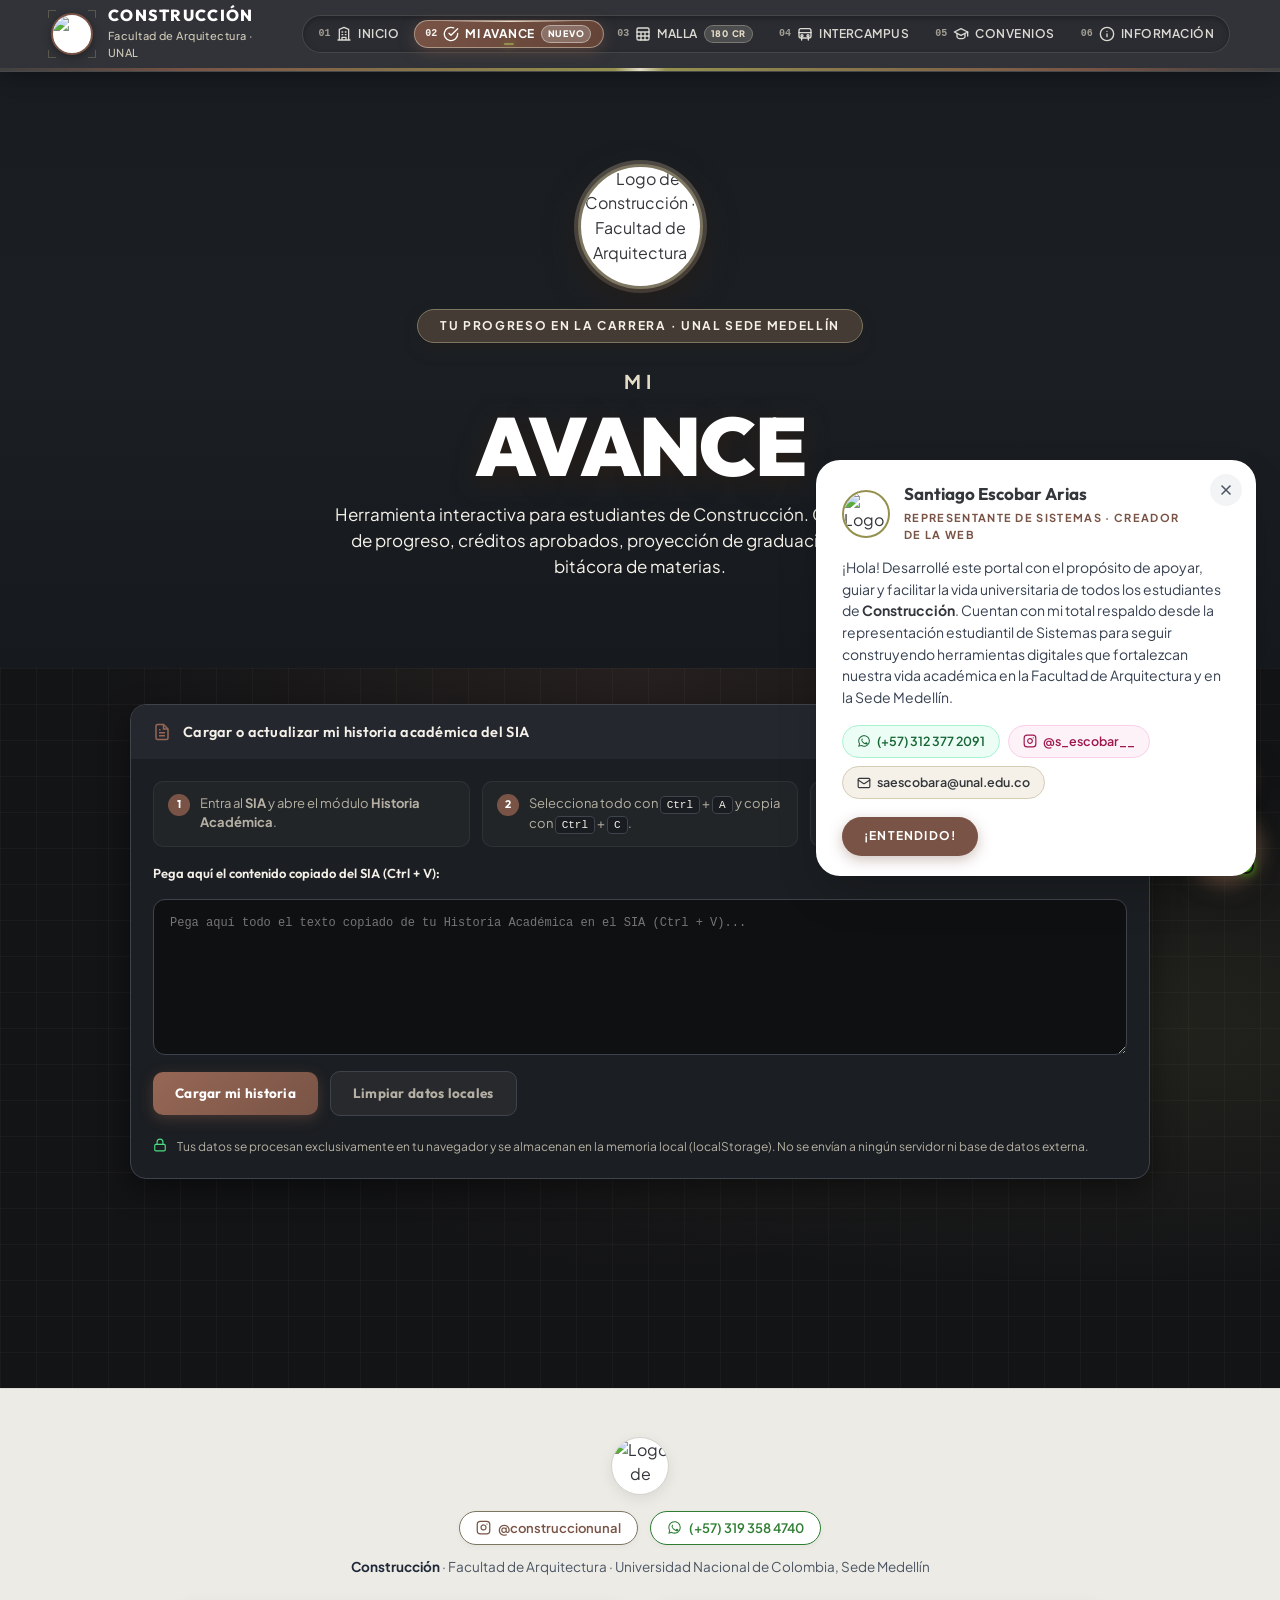
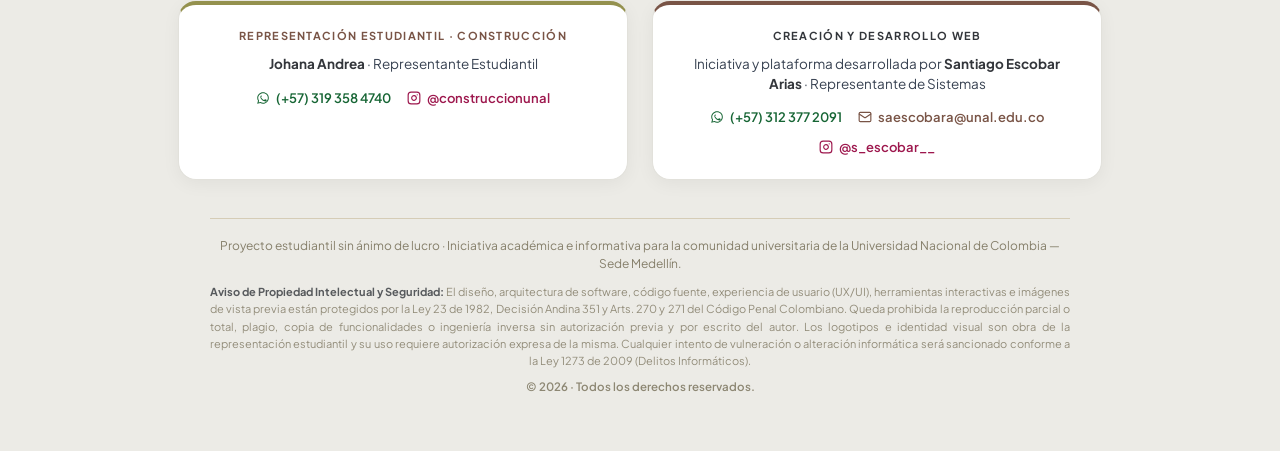
==== commit 030f0597: "integracion sofIA" ====
--- a/avance.html
+++ b/avance.html
@@ -16,6 +16,8 @@
   <link rel="stylesheet" href="https://fonts.googleapis.com/css2?family=Outfit:wght@400;500;600;700;800;900&family=Plus+Jakarta+Sans:ital,wght@0,400;0,500;0,600;0,700;0,800;1,400;1,600&display=swap">
   <link rel="stylesheet" href="css/base.css">
   <link rel="stylesheet" href="css/avance.css">
+  <link rel="stylesheet" href="css/sofia.css">
+  <script src="js/sofia.js" defer></script>
 </head>
 <body data-pagina="avance">
 
--- a/css/sofia.css
+++ b/css/sofia.css
@@ -0,0 +1,729 @@
+/* ==============================================================================
+   PORTAL WEB OFICIAL · PREGRADO EN CONSTRUCCIÓN · UNAL SEDE MEDELLÍN
+   Arquitectura de software, maquetación y desarrollo integral por:
+   Santiago Escobar Arias · Representante Estudiantil de Sistemas e Informática
+   Adaptado e impulsado con la Representación Estudiantil de Construcción:
+   Johana Andrea · Representante Estudiantil de Construcción
+   Facultad de Arquitectura — Universidad Nacional de Colombia, Sede Medellín
+   ============================================================================== */
+
+/* ---------- sofIA: Asistente Virtual Inteligente de Construcción UNAL ---------- */
+
+:root {
+  --sofia-arcilla-principal: #795446;
+  --sofia-terracota-vibrante: #a06e5b;
+  --sofia-cobre-acento: #d4a373;
+  --sofia-carbon-profundo: #33363b;
+  --sofia-oliva-dorado: #94914e;
+  --sofia-fondo-tarjeta: rgba(22, 20, 19, 0.96);
+  --sofia-borde: rgba(212, 163, 115, 0.32);
+  --sofia-brillo: rgba(212, 163, 115, 0.22);
+  --sofia-texto: #fbf7f0;
+  --sofia-texto-suave: #d8ceb8;
+  --sofia-sombra: 0 20px 50px rgba(0, 0, 0, 0.7);
+}
+
+/* ==========================================================================
+   1. BOTÓN FLOTANTE (TRIGGER)
+   ========================================================================== */
+
+.sofia-flotante-wrap {
+  position: fixed;
+  bottom: 24px;
+  right: 24px;
+  z-index: 999;
+  display: flex;
+  flex-direction: column;
+  align-items: flex-end;
+  gap: 10px;
+  pointer-events: none;
+}
+
+.sofia-flotante-wrap > * {
+  pointer-events: auto;
+}
+
+/* Tooltip / Globo de bienvenida inicial */
+.sofia-globo-bienvenida {
+  display: flex;
+  align-items: center;
+  gap: 10px;
+  background: rgba(30, 26, 24, 0.95);
+  border: 1px solid var(--sofia-borde);
+  backdrop-filter: blur(12px);
+  padding: 8px 14px 8px 16px;
+  border-radius: 999px;
+  box-shadow: 0 10px 30px rgba(0, 0, 0, 0.45), 0 0 16px var(--sofia-brillo);
+  color: var(--sofia-texto);
+  font-family: var(--letra-texto, 'Plus Jakarta Sans', sans-serif);
+  font-size: 13px;
+  line-height: 1.25;
+  cursor: pointer;
+  animation: sofiaGloboEntrar 0.4s cubic-bezier(0.16, 1, 0.3, 1);
+  transition: transform 0.2s, background 0.2s;
+  max-width: 290px;
+}
+
+.sofia-globo-bienvenida:hover {
+  transform: translateY(-2px);
+  background: rgba(40, 34, 30, 0.98);
+}
+
+.sofia-globo-texto strong {
+  color: var(--sofia-cobre-acento);
+  font-weight: 600;
+}
+
+.sofia-globo-cerrar {
+  background: none;
+  border: none;
+  color: var(--sofia-texto-suave);
+  cursor: pointer;
+  padding: 2px 4px;
+  border-radius: 50%;
+  font-size: 14px;
+  line-height: 1;
+  display: flex;
+  align-items: center;
+  justify-content: center;
+  transition: color 0.15s;
+}
+
+.sofia-globo-cerrar:hover {
+  color: #fff;
+}
+
+@keyframes sofiaGloboEntrar {
+  from { opacity: 0; transform: translateY(12px) scale(0.92); }
+  to { opacity: 1; transform: translateY(0) scale(1); }
+}
+
+/* Botón circular principal */
+.sofia-boton {
+  position: relative;
+  width: 62px;
+  height: 62px;
+  border-radius: 50%;
+  border: 2px solid rgba(255, 255, 255, 0.4);
+  background: linear-gradient(135deg, #795446 0%, #a06e5b 50%, #d4a373 100%);
+  color: #ffffff;
+  display: flex;
+  align-items: center;
+  justify-content: center;
+  cursor: pointer;
+  box-shadow: 0 8px 24px -2px rgba(121, 84, 70, 0.65), 0 0 25px rgba(212, 163, 115, 0.4);
+  transition: transform 0.25s cubic-bezier(0.175, 0.885, 0.32, 1.275), box-shadow 0.25s, border-color 0.25s;
+  outline: none;
+  padding: 0;
+}
+
+.sofia-boton:hover {
+  transform: scale(1.08) translateY(-2px);
+  box-shadow: 0 12px 32px rgba(121, 84, 70, 0.8), 0 0 35px rgba(212, 163, 115, 0.6);
+  border-color: #fff;
+}
+
+.sofia-boton:active {
+  transform: scale(0.96);
+}
+
+/* Efecto de anillo pulsante (halo de radar) */
+.sofia-boton::before {
+  content: '';
+  position: absolute;
+  inset: -6px;
+  border-radius: 50%;
+  border: 2px solid var(--sofia-cobre-acento);
+  opacity: 0;
+  pointer-events: none;
+  animation: sofiaHalo 2.8s infinite cubic-bezier(0.25, 1, 0.5, 1);
+}
+
+@keyframes sofiaHalo {
+  0% { transform: scale(0.9); opacity: 0.8; }
+  50% { opacity: 0.3; }
+  100% { transform: scale(1.55); opacity: 0; }
+}
+
+/* Ícono del robot/chatbot */
+.sofia-boton__icono {
+  width: 32px;
+  height: 32px;
+  display: flex;
+  align-items: center;
+  justify-content: center;
+  transition: transform 0.3s cubic-bezier(0.175, 0.885, 0.32, 1.275);
+}
+
+.sofia-boton:hover .sofia-boton__icono {
+  transform: rotate(10deg) scale(1.08);
+}
+
+.sofia-boton__icono svg {
+  width: 100%;
+  height: 100%;
+  display: block;
+  filter: drop-shadow(0 2px 4px rgba(0, 0, 0, 0.4));
+}
+
+/* Badge indicador "En línea / IA" */
+.sofia-boton__badge {
+  position: absolute;
+  bottom: 0px;
+  right: 0px;
+  width: 16px;
+  height: 16px;
+  border-radius: 50%;
+  background: #38b000;
+  border: 2.5px solid #1a1512;
+  box-shadow: 0 0 8px #38b000;
+  animation: sofiaPuntoOnline 2s infinite ease-in-out;
+}
+
+@keyframes sofiaPuntoOnline {
+  0%, 100% { opacity: 1; transform: scale(1); }
+  50% { opacity: 0.75; transform: scale(0.92); }
+}
+
+/* ==========================================================================
+   2. VENTANA PRINCIPAL DEL CHATBOT
+   ========================================================================== */
+
+.sofia-ventana {
+  position: fixed;
+  bottom: 98px;
+  right: 24px;
+  width: 410px;
+  max-width: calc(100vw - 32px);
+  height: min(640px, calc(100vh - 120px));
+  background: var(--sofia-fondo-tarjeta);
+  border: 1.5px solid var(--sofia-borde);
+  border-radius: 22px;
+  backdrop-filter: blur(20px);
+  -webkit-backdrop-filter: blur(20px);
+  box-shadow: var(--sofia-sombra), 0 0 45px rgba(212, 163, 115, 0.15);
+  display: flex;
+  flex-direction: column;
+  overflow: hidden;
+  z-index: 1000;
+  transform-origin: bottom right;
+  opacity: 0;
+  visibility: hidden;
+  transform: scale(0.7) translateY(40px);
+  transition: opacity 0.28s cubic-bezier(0.16, 1, 0.3, 1),
+              transform 0.28s cubic-bezier(0.16, 1, 0.3, 1),
+              visibility 0.28s;
+  pointer-events: none;
+}
+
+/* Estado abierto con animación suave y efecto de expansión */
+.sofia-ventana.is-abierta {
+  opacity: 1;
+  visibility: visible;
+  transform: scale(1) translateY(0);
+  pointer-events: auto;
+}
+
+/* ==========================================================================
+   3. CABECERA DE LA VENTANA
+   ========================================================================== */
+
+.sofia-cabecera {
+  display: flex;
+  align-items: center;
+  justify-content: space-between;
+  padding: 16px 18px;
+  background: linear-gradient(90deg, rgba(38, 30, 27, 0.98), rgba(24, 20, 18, 0.98));
+  border-bottom: 1px solid rgba(212, 163, 115, 0.22);
+  gap: 12px;
+  flex-shrink: 0;
+}
+
+.sofia-cabecera__info {
+  display: flex;
+  align-items: center;
+  gap: 12px;
+  min-width: 0;
+}
+
+.sofia-cabecera__avatar {
+  position: relative;
+  width: 42px;
+  height: 42px;
+  border-radius: 50%;
+  background: linear-gradient(135deg, #795446, #d4a373);
+  display: flex;
+  align-items: center;
+  justify-content: center;
+  box-shadow: 0 0 14px rgba(212, 163, 115, 0.4);
+  flex-shrink: 0;
+  border: 1.5px solid rgba(255, 255, 255, 0.6);
+}
+
+.sofia-cabecera__avatar svg {
+  width: 24px;
+  height: 24px;
+  color: #fff;
+}
+
+.sofia-cabecera__titulos {
+  display: flex;
+  flex-direction: column;
+  min-width: 0;
+}
+
+.sofia-cabecera__nombre-wrap {
+  display: flex;
+  align-items: center;
+  gap: 8px;
+}
+
+.sofia-cabecera__nombre {
+  font-family: var(--letra-titulo, 'Outfit', sans-serif);
+  font-weight: 700;
+  font-size: 17px;
+  color: #ffffff;
+  letter-spacing: 0.04em;
+  line-height: 1.15;
+}
+
+.sofia-tag-ia {
+  background: linear-gradient(135deg, #795446, #d4a373);
+  color: #1e1713;
+  font-family: var(--letra-universidad, monospace);
+  font-size: 10px;
+  font-weight: 800;
+  padding: 2px 6px;
+  border-radius: 6px;
+  letter-spacing: 0.08em;
+  text-transform: uppercase;
+}
+
+.sofia-cabecera__subtitulo {
+  font-family: var(--letra-texto, 'Plus Jakarta Sans', sans-serif);
+  font-size: 12px;
+  color: var(--sofia-texto-suave);
+  display: flex;
+  align-items: center;
+  gap: 6px;
+  white-space: nowrap;
+  overflow: hidden;
+  text-overflow: ellipsis;
+}
+
+.sofia-punto-verde {
+  width: 7px;
+  height: 7px;
+  border-radius: 50%;
+  background: #38b000;
+  box-shadow: 0 0 6px #38b000;
+  display: inline-block;
+}
+
+.sofia-cabecera__acciones {
+  display: flex;
+  align-items: center;
+  gap: 6px;
+}
+
+.sofia-btn-accion {
+  background: rgba(255, 255, 255, 0.08);
+  border: 1px solid rgba(255, 255, 255, 0.12);
+  color: var(--sofia-texto-suave);
+  width: 32px;
+  height: 32px;
+  border-radius: 10px;
+  display: flex;
+  align-items: center;
+  justify-content: center;
+  cursor: pointer;
+  transition: background 0.15s, color 0.15s, border-color 0.15s, transform 0.15s;
+  padding: 0;
+}
+
+.sofia-btn-accion:hover {
+  background: rgba(212, 163, 115, 0.2);
+  color: #ffffff;
+  border-color: rgba(212, 163, 115, 0.4);
+  transform: scale(1.05);
+}
+
+.sofia-btn-accion svg {
+  width: 16px;
+  height: 16px;
+}
+
+/* ==========================================================================
+   4. ÁREA DE MENSAJES
+   ========================================================================== */
+
+.sofia-mensajes {
+  flex: 1;
+  overflow-y: auto;
+  padding: 18px 16px;
+  display: flex;
+  flex-direction: column;
+  gap: 16px;
+  scroll-behavior: smooth;
+}
+
+/* Scrollbar estilizado */
+.sofia-mensajes::-webkit-scrollbar {
+  width: 6px;
+}
+
+.sofia-mensajes::-webkit-scrollbar-track {
+  background: transparent;
+}
+
+.sofia-mensajes::-webkit-scrollbar-thumb {
+  background: rgba(212, 163, 115, 0.25);
+  border-radius: 4px;
+}
+
+.sofia-mensajes::-webkit-scrollbar-thumb:hover {
+  background: rgba(212, 163, 115, 0.45);
+}
+
+/* Estructura de fila de mensaje */
+.sofia-fila {
+  display: flex;
+  gap: 10px;
+  max-width: 88%;
+  animation: sofiaMensajeEntrar 0.25s ease-out;
+}
+
+@keyframes sofiaMensajeEntrar {
+  from { opacity: 0; transform: translateY(8px); }
+  to { opacity: 1; transform: translateY(0); }
+}
+
+.sofia-fila--usuario {
+  align-self: flex-end;
+  flex-direction: row-reverse;
+}
+
+.sofia-fila--bot {
+  align-self: flex-start;
+}
+
+/* Avatar del bot en cada mensaje */
+.sofia-fila__avatar {
+  width: 28px;
+  height: 28px;
+  border-radius: 50%;
+  background: linear-gradient(135deg, #795446, #d4a373);
+  display: flex;
+  align-items: center;
+  justify-content: center;
+  flex-shrink: 0;
+  margin-top: 2px;
+  box-shadow: 0 0 10px rgba(212, 163, 115, 0.35);
+}
+
+.sofia-fila__avatar svg {
+  width: 16px;
+  height: 16px;
+  color: #fff;
+}
+
+/* Burbuja de contenido */
+.sofia-burbuja {
+  padding: 12px 15px;
+  border-radius: 16px;
+  font-family: var(--letra-texto, 'Plus Jakarta Sans', sans-serif);
+  font-size: 13.5px;
+  line-height: 1.5;
+  color: var(--sofia-texto);
+  word-break: break-word;
+}
+
+.sofia-fila--usuario .sofia-burbuja {
+  background: linear-gradient(135deg, #795446 0%, #9c6c59 100%);
+  color: #ffffff;
+  border-bottom-right-radius: 4px;
+  box-shadow: 0 4px 15px rgba(121, 84, 70, 0.35);
+}
+
+.sofia-fila--bot .sofia-burbuja {
+  background: rgba(32, 28, 25, 0.88);
+  border: 1px solid rgba(212, 163, 115, 0.22);
+  border-bottom-left-radius: 4px;
+  box-shadow: 0 4px 18px rgba(0, 0, 0, 0.3);
+}
+
+.sofia-burbuja p {
+  margin: 0 0 8px 0;
+}
+
+.sofia-burbuja p:last-child {
+  margin-bottom: 0;
+}
+
+.sofia-burbuja strong {
+  color: #ffffff;
+  font-weight: 600;
+}
+
+.sofia-burbuja a {
+  color: var(--sofia-cobre-acento);
+  text-decoration: underline;
+  text-underline-offset: 3px;
+  font-weight: 500;
+  transition: color 0.15s;
+}
+
+.sofia-burbuja a:hover {
+  color: #ffffff;
+}
+
+.sofia-burbuja ul,
+.sofia-burbuja ol {
+  margin: 6px 0 8px 0;
+  padding-left: 18px;
+}
+
+.sofia-burbuja li {
+  margin-bottom: 4px;
+}
+
+/* Tarjeta destacada dentro de respuesta (ej: Materia, Fecha, Convenio) */
+.sofia-tarjeta-dato {
+  background: rgba(18, 16, 14, 0.65);
+  border: 1px solid rgba(212, 163, 115, 0.3);
+  border-left: 3px solid var(--sofia-cobre-acento);
+  border-radius: 8px;
+  padding: 10px 12px;
+  margin: 8px 0;
+  font-size: 13px;
+}
+
+.sofia-tarjeta-dato__titulo {
+  color: var(--sofia-cobre-acento);
+  font-weight: 700;
+  font-size: 13.5px;
+  margin-bottom: 4px;
+  display: flex;
+  align-items: center;
+  justify-content: space-between;
+}
+
+.sofia-tarjeta-dato__badge {
+  font-size: 11px;
+  background: rgba(212, 163, 115, 0.18);
+  color: var(--sofia-cobre-acento);
+  padding: 2px 7px;
+  border-radius: 999px;
+  font-family: var(--letra-universidad, monospace);
+  font-weight: normal;
+}
+
+/* Hora / Marca temporal */
+.sofia-burbuja__hora {
+  font-size: 10px;
+  color: rgba(255, 255, 255, 0.45);
+  margin-top: 5px;
+  text-align: right;
+  display: block;
+}
+
+/* ==========================================================================
+   5. CHIPS DE SUGERENCIAS RÁPIDAS
+   ========================================================================== */
+
+.sofia-chips-contenedor {
+  display: flex;
+  flex-direction: column;
+  gap: 8px;
+  margin-top: 6px;
+}
+
+.sofia-chips-titulo {
+  font-size: 11px;
+  color: var(--sofia-texto-suave);
+  text-transform: uppercase;
+  letter-spacing: 0.08em;
+  font-family: var(--letra-universidad, monospace);
+}
+
+.sofia-chips-rejilla {
+  display: flex;
+  flex-wrap: wrap;
+  gap: 6px;
+}
+
+.sofia-chip {
+  background: rgba(121, 84, 70, 0.16);
+  border: 1px solid rgba(212, 163, 115, 0.32);
+  color: #eeddc9;
+  font-family: var(--letra-texto, 'Plus Jakarta Sans', sans-serif);
+  font-size: 12px;
+  padding: 6px 11px;
+  border-radius: 999px;
+  cursor: pointer;
+  white-space: nowrap;
+  display: inline-flex;
+  align-items: center;
+  gap: 5px;
+  transition: background 0.15s, color 0.15s, border-color 0.15s, transform 0.15s;
+}
+
+.sofia-chip:hover {
+  background: rgba(212, 163, 115, 0.28);
+  border-color: var(--sofia-cobre-acento);
+  color: #ffffff;
+  transform: translateY(-1px);
+}
+
+.sofia-chip:active {
+  transform: scale(0.96);
+}
+
+/* ==========================================================================
+   6. INDICADOR DE ESCRITURA ("PENSANDO...")
+   ========================================================================== */
+
+.sofia-escribiendo {
+  display: flex;
+  align-items: center;
+  gap: 5px;
+  padding: 10px 14px;
+  background: rgba(32, 28, 25, 0.7);
+  border: 1px solid rgba(212, 163, 115, 0.2);
+  border-radius: 14px;
+  width: fit-content;
+}
+
+.sofia-escribiendo__punto {
+  width: 6px;
+  height: 6px;
+  border-radius: 50%;
+  background: var(--sofia-cobre-acento);
+  opacity: 0.4;
+  animation: sofiaEscribiendo 1.3s infinite ease-in-out;
+}
+
+.sofia-escribiendo__punto:nth-child(2) { animation-delay: 0.2s; }
+.sofia-escribiendo__punto:nth-child(3) { animation-delay: 0.4s; }
+
+@keyframes sofiaEscribiendo {
+  0%, 80%, 100% { transform: scale(0.8); opacity: 0.4; }
+  40% { transform: scale(1.3); opacity: 1; }
+}
+
+/* ==========================================================================
+   7. FORMULARIO DE ENTRADA (INPUT)
+   ========================================================================== */
+
+.sofia-pie {
+  padding: 14px 16px;
+  background: rgba(18, 16, 15, 0.98);
+  border-top: 1px solid rgba(212, 163, 115, 0.2);
+  display: flex;
+  flex-direction: column;
+  gap: 8px;
+  flex-shrink: 0;
+}
+
+.sofia-formulario {
+  display: flex;
+  align-items: center;
+  gap: 8px;
+  position: relative;
+}
+
+.sofia-input {
+  flex: 1;
+  background: rgba(28, 24, 22, 0.85);
+  border: 1.5px solid rgba(212, 163, 115, 0.25);
+  border-radius: 12px;
+  padding: 11px 14px;
+  color: #ffffff;
+  font-family: var(--letra-texto, 'Plus Jakarta Sans', sans-serif);
+  font-size: 13.5px;
+  line-height: 1.3;
+  outline: none;
+  transition: border-color 0.2s, box-shadow 0.2s, background 0.2s;
+}
+
+.sofia-input::placeholder {
+  color: rgba(220, 205, 185, 0.45);
+}
+
+.sofia-input:focus {
+  background: rgba(38, 32, 28, 0.95);
+  border-color: var(--sofia-cobre-acento);
+  box-shadow: 0 0 14px rgba(212, 163, 115, 0.3);
+}
+
+.sofia-btn-enviar {
+  width: 42px;
+  height: 42px;
+  border-radius: 12px;
+  background: linear-gradient(135deg, #795446, #d4a373);
+  border: none;
+  color: #1e1713;
+  display: flex;
+  align-items: center;
+  justify-content: center;
+  cursor: pointer;
+  transition: transform 0.15s, box-shadow 0.15s, opacity 0.15s;
+  box-shadow: 0 4px 14px rgba(121, 84, 70, 0.4);
+  flex-shrink: 0;
+  padding: 0;
+}
+
+.sofia-btn-enviar:hover:not(:disabled) {
+  transform: scale(1.06);
+  box-shadow: 0 6px 18px rgba(212, 163, 115, 0.55);
+}
+
+.sofia-btn-enviar:disabled {
+  opacity: 0.5;
+  cursor: not-allowed;
+  filter: grayscale(40%);
+}
+
+.sofia-btn-enviar svg {
+  width: 18px;
+  height: 18px;
+  margin-left: 2px;
+}
+
+.sofia-aviso-privacidad {
+  font-size: 11px;
+  color: rgba(216, 206, 184, 0.45);
+  text-align: center;
+  font-family: var(--letra-texto, 'Plus Jakarta Sans', sans-serif);
+  margin: 0;
+}
+
+/* ==========================================================================
+   8. ADAPTACIONES MÓVILES (RESPONSIVE)
+   ========================================================================== */
+
+@media (max-width: 480px) {
+  .sofia-flotante-wrap {
+    bottom: 16px;
+    right: 16px;
+  }
+
+  .sofia-boton {
+    width: 56px;
+    height: 56px;
+  }
+
+  .sofia-ventana {
+    bottom: 82px;
+    right: 12px;
+    left: 12px;
+    width: auto;
+    height: min(580px, calc(100vh - 96px));
+    border-radius: 18px;
+  }
+
+  .sofia-globo-bienvenida {
+    max-width: 240px;
+    font-size: 12px;
+  }
+}
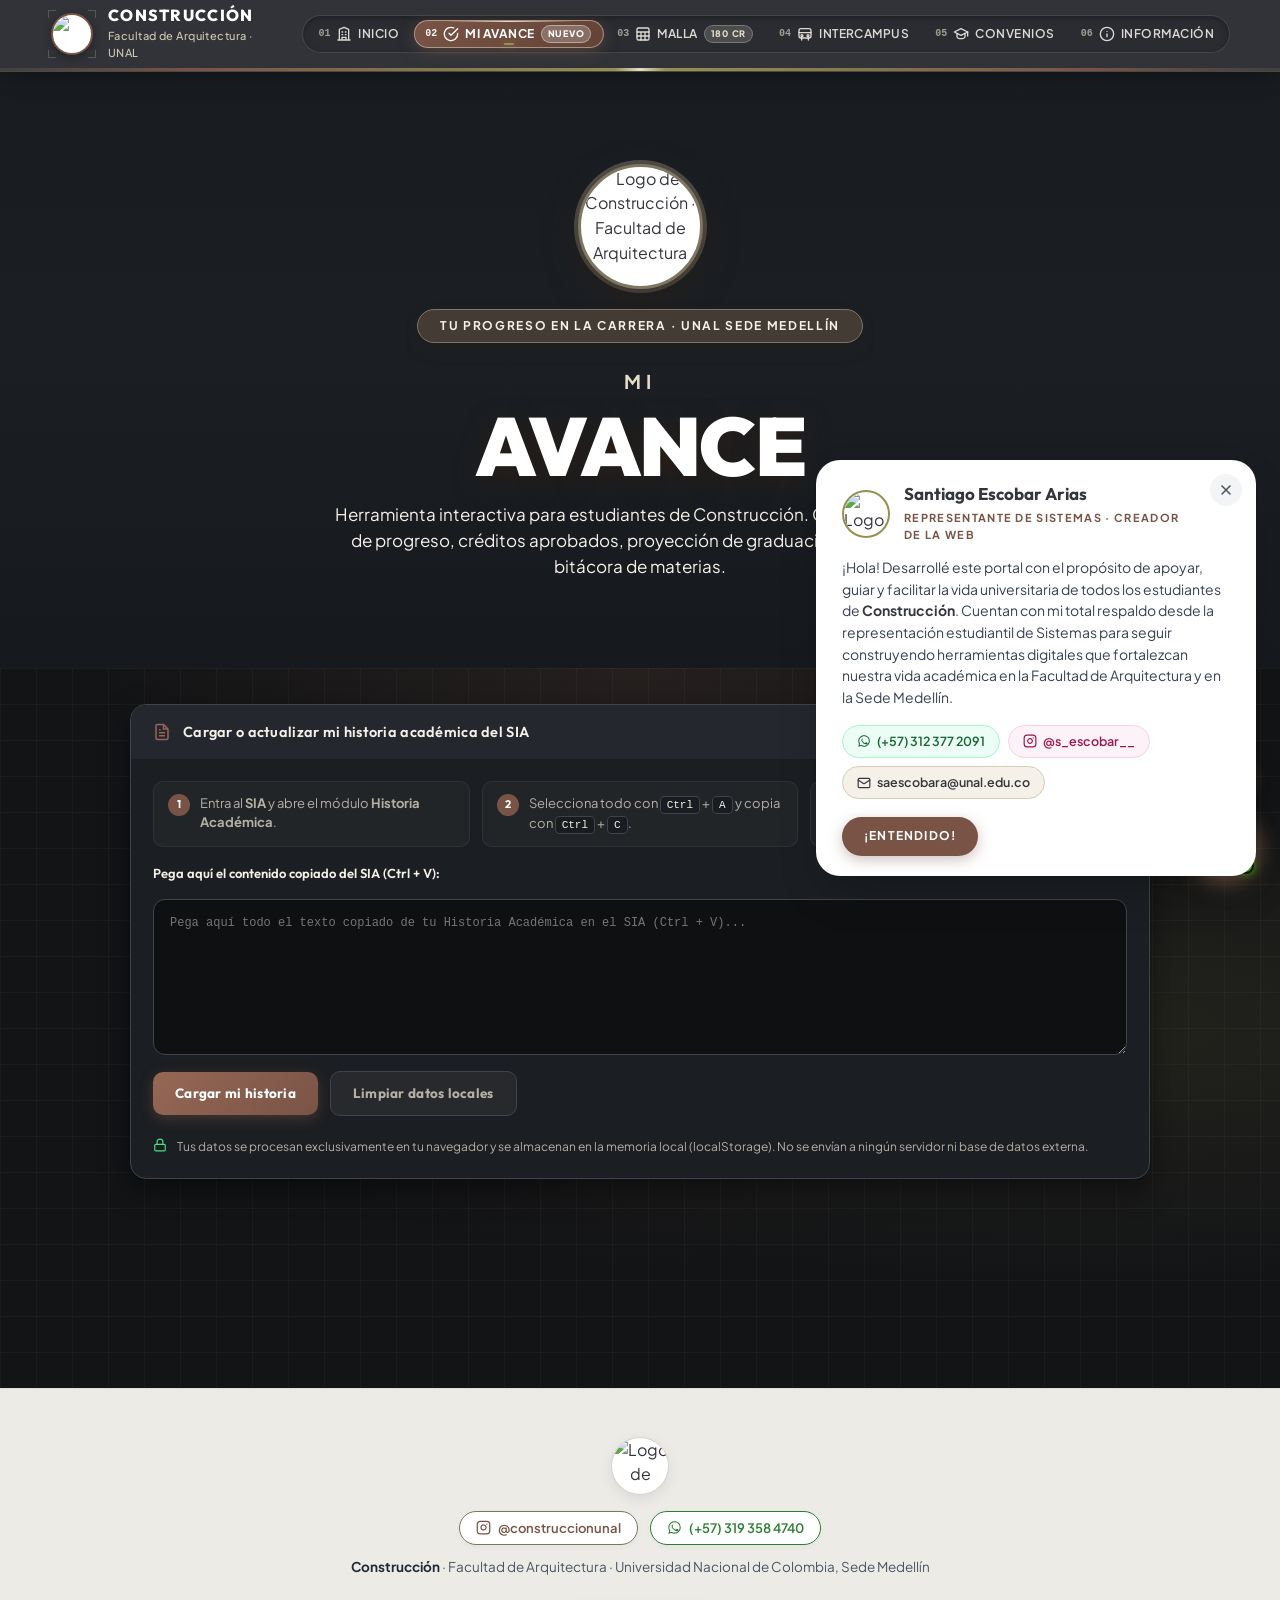
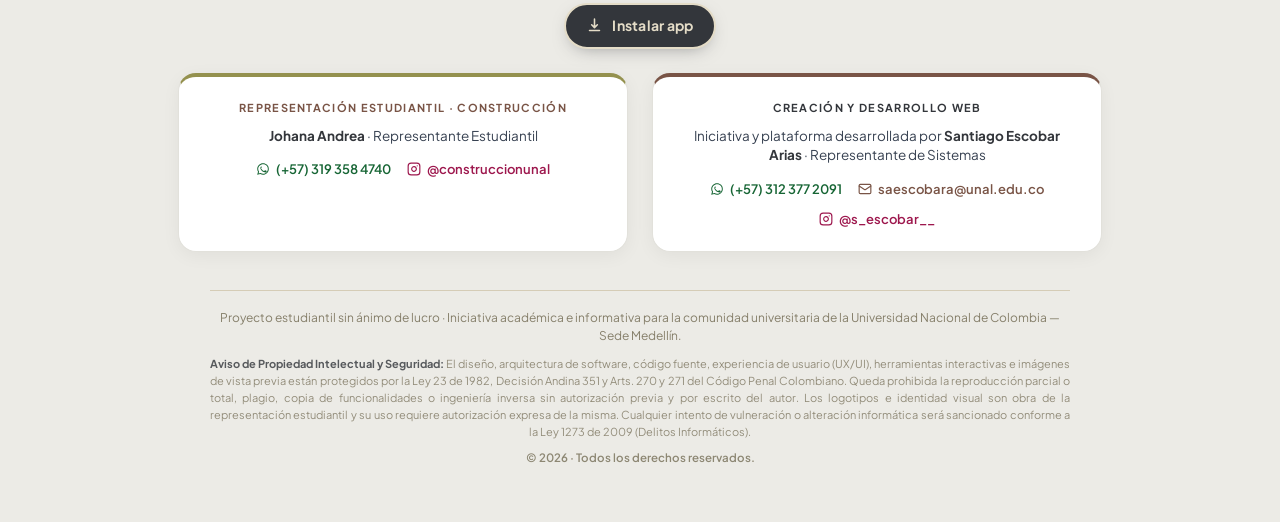
==== commit 051bb365: "boton instalar" ====
--- a/avance.html
+++ b/avance.html
@@ -11,6 +11,11 @@
   <title>Mi Avance · Construcción UNAL Medellín</title>
   <meta name="description" content="Consulta tu nivel en la carrera de Construcción, tu proyección de graduación, créditos aprobados y materias cursadas a partir de tu historia académica del SIA.">
   <link rel="icon" type="image/svg+xml" href="img/favicon.svg">
+  <link rel="manifest" href="manifest.webmanifest">
+  <meta name="theme-color" content="#33363B">
+  <link rel="apple-touch-icon" href="img/app/apple-touch-icon.png">
+  <meta name="apple-mobile-web-app-capable" content="yes">
+  <meta name="apple-mobile-web-app-title" content="Construcción UNAL">
   <link rel="preconnect" href="https://fonts.googleapis.com">
   <link rel="preconnect" href="https://fonts.gstatic.com" crossorigin>
   <link rel="stylesheet" href="https://fonts.googleapis.com/css2?family=Outfit:wght@400;500;600;700;800;900&family=Plus+Jakarta+Sans:ital,wght@0,400;0,500;0,600;0,700;0,800;1,400;1,600&display=swap">
@@ -88,6 +93,7 @@
 
   <!-- SCRIPTS -->
   <script src="js/comun.js"></script>
+  <script src="js/instalar.js"></script>
   <script src="js/avance-lector.js"></script>
   <script src="js/avance.js"></script>
 </body>
--- a/css/base.css
+++ b/css/base.css
@@ -1589,3 +1589,36 @@
   margin: 0;
   opacity: 0.85;
 }
+
+/* =========================================================
+   Botón "Instalar app" y su ayuda
+   ========================================================= */
+.instalar-fila { display: flex; justify-content: center; margin-top: 14px; }
+.instalar-fila--portada { justify-content: center; margin: 20px 0 4px; }
+.instalar-btn {
+  display: inline-flex; align-items: center; gap: 9px;
+  padding: 10px 20px; border: 2px solid var(--arena-lino); border-radius: 999px;
+  background: var(--carbon); color: var(--arena-lino);
+  font-family: var(--letra-texto); font-size: 14px; font-weight: 700; letter-spacing: .02em;
+  cursor: pointer; transition: background .15s, color .15s, transform .15s, box-shadow .15s;
+  box-shadow: 0 6px 18px -8px rgba(51, 54, 59, .5);
+}
+.instalar-btn svg { width: 17px; height: 17px; flex: none; }
+.instalar-btn:hover, .instalar-btn:focus-visible { background: var(--arena-lino); color: var(--carbon); transform: translateY(-1px); }
+.instalar-btn:focus-visible { outline: 3px solid var(--carbon); outline-offset: 3px; }
+
+.instalar-dialogo {
+  width: min(92vw, 420px); padding: 22px 24px; border: 2px solid var(--arena-lino); border-radius: 14px;
+  background: var(--carbon); color: #e8eef7;
+  box-shadow: 0 30px 80px -20px rgba(0, 0, 0, .7);
+}
+.instalar-dialogo::backdrop { background: rgba(30, 32, 36, .75); backdrop-filter: blur(3px); }
+.instalar-dialogo__etiqueta { margin: 0 0 6px; font-size: 12px; font-weight: 600; letter-spacing: .1em; text-transform: uppercase; color: var(--arena-lino); }
+.instalar-dialogo__titulo { margin: 0 0 12px; font-family: var(--letra-universidad); font-size: 22px; color: #fff; }
+.instalar-dialogo__pasos { margin: 0 0 16px; padding-left: 22px; display: grid; gap: 8px; font-size: 15px; line-height: 1.5; }
+.instalar-dialogo__pasos b { color: #fff; }
+.instalar-dialogo__cerrar {
+  width: 100%; padding: 11px; border: 2px solid var(--arena-lino); border-radius: 999px; background: transparent;
+  color: var(--arena-lino); font-family: var(--letra-texto); font-size: 14px; font-weight: 700; cursor: pointer;
+}
+.instalar-dialogo__cerrar:hover, .instalar-dialogo__cerrar:focus-visible { background: var(--arena-lino); color: var(--carbon); }
